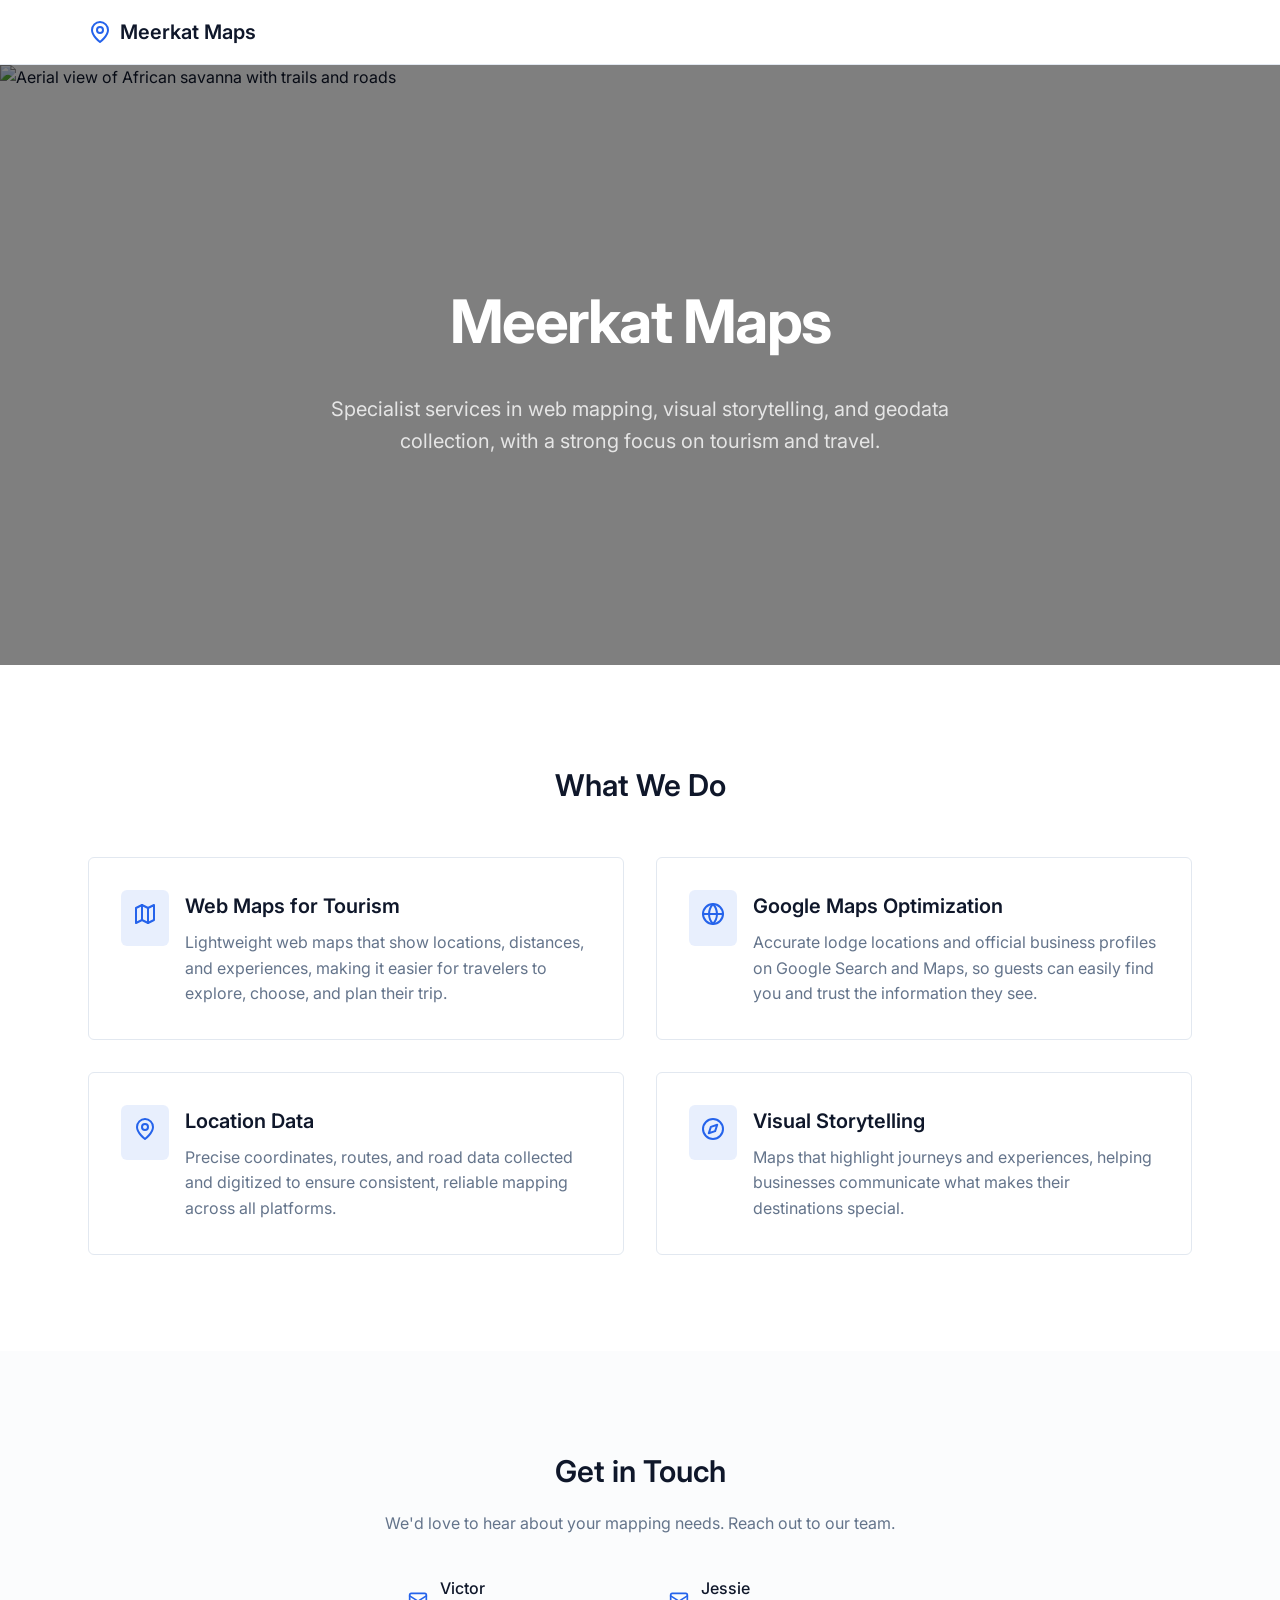
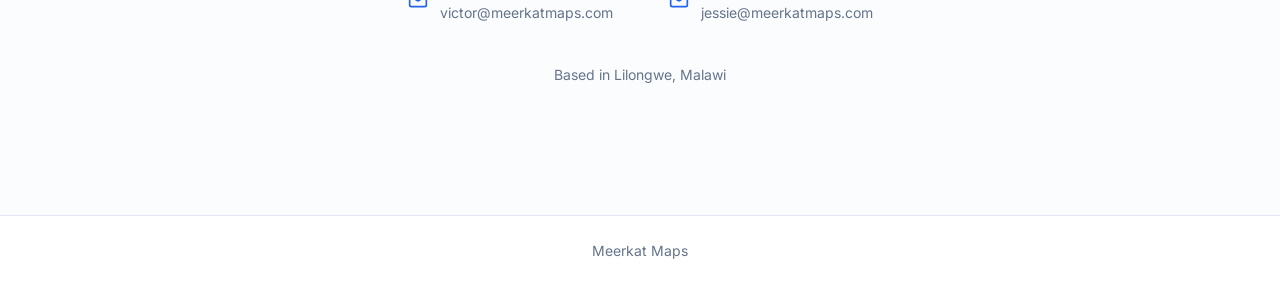
==== index.html @ 55ffc998 "page upload" ====
<!DOCTYPE html>
<html lang="en">
<head>
  <meta charset="UTF-8">
  <meta name="viewport" content="width=device-width, initial-scale=1.0">
  <meta name="description" content="Meerkat Maps - Specialist web mapping, visual storytelling, and geodata services for tourism and travel businesses. Based in Lilongwe, Malawi.">
  <meta property="og:title" content="Meerkat Maps - Mapping Solutions for Tourism">
  <meta property="og:description" content="Improving navigation, visibility on Google Maps, and the travel experience of your guests.">
  <meta property="og:type" content="website">
  <title>Meerkat Maps - Mapping Solutions for Tourism</title>
  <link rel="icon" type="image/png" href="./favicon.png">
  <link rel="preconnect" href="https://fonts.googleapis.com">
  <link rel="preconnect" href="https://fonts.gstatic.com" crossorigin>
  <link href="https://fonts.googleapis.com/css2?family=Inter:wght@400;500;600;700&display=swap" rel="stylesheet">
  <style>
    *, *::before, *::after {
      box-sizing: border-box;
      margin: 0;
      padding: 0;
    }

    :root {
      --background: #ffffff;
      --foreground: #0f172a;
      --muted: #f1f5f9;
      --muted-foreground: #64748b;
      --border: #e2e8f0;
      --primary: #2563eb;
      --primary-light: rgba(37, 99, 235, 0.1);
      --card: #ffffff;
      --card-border: #e2e8f0;
    }

    body {
      font-family: 'Inter', -apple-system, BlinkMacSystemFont, 'Segoe UI', Roboto, sans-serif;
      background-color: var(--background);
      color: var(--foreground);
      line-height: 1.6;
      min-height: 100vh;
    }

    .container {
      max-width: 72rem;
      margin: 0 auto;
      padding: 0 1.5rem;
    }

    .container-narrow {
      max-width: 42rem;
      margin: 0 auto;
      padding: 0 1.5rem;
    }

    .container-hero {
      max-width: 56rem;
      margin: 0 auto;
      padding: 0 1.5rem;
    }

    /* Header */
    header {
      border-bottom: 1px solid var(--border);
    }

    .header-content {
      display: flex;
      align-items: center;
      gap: 0.5rem;
      padding: 1rem 0;
    }

    .header-content svg {
      width: 1.5rem;
      height: 1.5rem;
      color: var(--primary);
    }

    .header-content span {
      font-size: 1.25rem;
      font-weight: 600;
    }

    /* Hero */
    .hero {
      position: relative;
      min-height: 500px;
      display: flex;
      align-items: center;
      justify-content: center;
    }

    @media (min-width: 768px) {
      .hero {
        min-height: 600px;
      }
    }

    .hero-image {
      position: absolute;
      inset: 0;
      width: 100%;
      height: 100%;
      object-fit: cover;
    }

    .hero-overlay {
      position: absolute;
      inset: 0;
      background: rgba(0, 0, 0, 0.5);
    }

    .hero-content {
      position: relative;
      z-index: 10;
      text-align: center;
    }

    .hero h1 {
      font-size: 2.25rem;
      font-weight: 700;
      letter-spacing: -0.025em;
      margin-bottom: 1.5rem;
      color: white;
    }

    @media (min-width: 768px) {
      .hero h1 {
        font-size: 3rem;
      }
    }

    @media (min-width: 1024px) {
      .hero h1 {
        font-size: 3.75rem;
      }
    }

    .hero p {
      font-size: 1.125rem;
      color: rgba(255, 255, 255, 0.8);
      max-width: 42rem;
      margin: 0 auto;
    }

    @media (min-width: 768px) {
      .hero p {
        font-size: 1.25rem;
      }
    }

    /* Services Section */
    .services {
      padding: 4rem 0;
    }

    @media (min-width: 768px) {
      .services {
        padding: 6rem 0;
      }
    }

    .services h2 {
      font-size: 1.5rem;
      font-weight: 600;
      text-align: center;
      margin-bottom: 3rem;
    }

    @media (min-width: 768px) {
      .services h2 {
        font-size: 1.875rem;
      }
    }

    .services-grid {
      display: grid;
      gap: 2rem;
    }

    @media (min-width: 768px) {
      .services-grid {
        grid-template-columns: repeat(2, 1fr);
      }
    }

    .card {
      background: var(--card);
      border: 1px solid var(--card-border);
      border-radius: 0.375rem;
      padding: 2rem;
    }

    .card-inner {
      display: flex;
      align-items: flex-start;
      gap: 1rem;
    }

    .card-icon {
      padding: 0.75rem;
      border-radius: 0.375rem;
      background: var(--primary-light);
      flex-shrink: 0;
    }

    .card-icon svg {
      width: 1.5rem;
      height: 1.5rem;
      color: var(--primary);
    }

    .card h3 {
      font-size: 1.25rem;
      font-weight: 600;
      margin-bottom: 0.5rem;
    }

    .card p {
      color: var(--muted-foreground);
    }

    /* Contact Section */
    .contact {
      padding: 4rem 0;
      background: rgba(241, 245, 249, 0.3);
    }

    @media (min-width: 768px) {
      .contact {
        padding: 6rem 0;
      }
    }

    .contact-content {
      text-align: center;
    }

    .contact h2 {
      font-size: 1.5rem;
      font-weight: 600;
      margin-bottom: 1rem;
    }

    @media (min-width: 768px) {
      .contact h2 {
        font-size: 1.875rem;
      }
    }

    .contact > .container-narrow > p {
      color: var(--muted-foreground);
      margin-bottom: 2rem;
    }

    .contact-links {
      display: flex;
      flex-direction: column;
      align-items: center;
      justify-content: center;
      gap: 1.5rem;
    }

    @media (min-width: 640px) {
      .contact-links {
        flex-direction: row;
      }
    }

    .contact-link {
      display: flex;
      align-items: center;
      gap: 0.75rem;
      padding: 0.5rem 1rem;
      border-radius: 0.375rem;
      text-decoration: none;
      color: var(--foreground);
      transition: background-color 0.15s ease;
    }

    .contact-link:hover {
      background: rgba(0, 0, 0, 0.05);
    }

    .contact-link svg {
      width: 1.25rem;
      height: 1.25rem;
      color: var(--primary);
    }

    .contact-link-text {
      text-align: left;
    }

    .contact-link-text .name {
      font-weight: 500;
    }

    .contact-link-text .email {
      font-size: 0.875rem;
      color: var(--muted-foreground);
    }

    .location {
      font-size: 0.875rem;
      color: var(--muted-foreground);
      margin-top: 2rem;
    }

    /* Footer */
    footer {
      border-top: 1px solid var(--border);
      padding: 1.5rem 0;
    }

    footer p {
      text-align: center;
      font-size: 0.875rem;
      color: var(--muted-foreground);
    }
  </style>
</head>
<body>
  <header>
    <div class="container">
      <div class="header-content">
        <svg xmlns="http://www.w3.org/2000/svg" width="24" height="24" viewBox="0 0 24 24" fill="none" stroke="currentColor" stroke-width="2" stroke-linecap="round" stroke-linejoin="round"><path d="M20 10c0 6-8 12-8 12s-8-6-8-12a8 8 0 0 1 16 0Z"/><circle cx="12" cy="10" r="3"/></svg>
        <span data-testid="text-company-name">Meerkat Maps</span>
      </div>
    </div>
  </header>

  <main>
    <section class="hero">
      <img src="./assets/african_savanna_aerial_map_view-scb4l6_z.png" alt="Aerial view of African savanna with trails and roads" class="hero-image">
      <div class="hero-overlay" aria-hidden="true"></div>
      <div class="container-hero hero-content">
        <h1 data-testid="text-hero-headline">Meerkat Maps</h1>
        <p data-testid="text-hero-tagline">Specialist services in web mapping, visual storytelling, and geodata collection, with a strong focus on tourism and travel.</p>
      </div>
    </section>

    <section class="services">
      <div class="container">
        <h2 data-testid="text-services-heading">What We Do</h2>
        <div class="services-grid">
          <div class="card" data-testid="card-service-webmaps">
            <div class="card-inner">
              <div class="card-icon">
                <svg xmlns="http://www.w3.org/2000/svg" width="24" height="24" viewBox="0 0 24 24" fill="none" stroke="currentColor" stroke-width="2" stroke-linecap="round" stroke-linejoin="round"><polygon points="3 6 9 3 15 6 21 3 21 18 15 21 9 18 3 21"/><line x1="9" x2="9" y1="3" y2="18"/><line x1="15" x2="15" y1="6" y2="21"/></svg>
              </div>
              <div>
                <h3>Web Maps for Tourism</h3>
                <p>Lightweight web maps that show locations, distances, and experiences, making it easier for travelers to explore, choose, and plan their trip.</p>
              </div>
            </div>
          </div>

          <div class="card" data-testid="card-service-google">
            <div class="card-inner">
              <div class="card-icon">
                <svg xmlns="http://www.w3.org/2000/svg" width="24" height="24" viewBox="0 0 24 24" fill="none" stroke="currentColor" stroke-width="2" stroke-linecap="round" stroke-linejoin="round"><circle cx="12" cy="12" r="10"/><line x1="2" x2="22" y1="12" y2="12"/><path d="M12 2a15.3 15.3 0 0 1 4 10 15.3 15.3 0 0 1-4 10 15.3 15.3 0 0 1-4-10 15.3 15.3 0 0 1 4-10z"/></svg>
              </div>
              <div>
                <h3>Google Maps Optimization</h3>
                <p>Accurate lodge locations and official business profiles on Google Search and Maps, so guests can easily find you and trust the information they see.</p>
              </div>
            </div>
          </div>

          <div class="card" data-testid="card-service-geodata">
            <div class="card-inner">
              <div class="card-icon">
                <svg xmlns="http://www.w3.org/2000/svg" width="24" height="24" viewBox="0 0 24 24" fill="none" stroke="currentColor" stroke-width="2" stroke-linecap="round" stroke-linejoin="round"><path d="M20 10c0 6-8 12-8 12s-8-6-8-12a8 8 0 0 1 16 0Z"/><circle cx="12" cy="10" r="3"/></svg>
              </div>
              <div>
                <h3>Location Data</h3>
                <p>Precise coordinates, routes, and road data collected and digitized to ensure consistent, reliable mapping across all platforms.</p>
              </div>
            </div>
          </div>

          <div class="card" data-testid="card-service-storytelling">
            <div class="card-inner">
              <div class="card-icon">
                <svg xmlns="http://www.w3.org/2000/svg" width="24" height="24" viewBox="0 0 24 24" fill="none" stroke="currentColor" stroke-width="2" stroke-linecap="round" stroke-linejoin="round"><circle cx="12" cy="12" r="10"/><polygon points="16.24 7.76 14.12 14.12 7.76 16.24 9.88 9.88 16.24 7.76"/></svg>
              </div>
              <div>
                <h3>Visual Storytelling</h3>
                <p>Maps that highlight journeys and experiences, helping businesses communicate what makes their destinations special.</p>
              </div>
            </div>
          </div>
        </div>
      </div>
    </section>

    <section class="contact">
      <div class="container-narrow contact-content">
        <h2 data-testid="text-contact-heading">Get in Touch</h2>
        <p>We'd love to hear about your mapping needs. Reach out to our team.</p>
        
        <div class="contact-links">
          <a href="mailto:victor@meerkatmaps.com" class="contact-link" data-testid="link-email-victor">
            <svg xmlns="http://www.w3.org/2000/svg" width="24" height="24" viewBox="0 0 24 24" fill="none" stroke="currentColor" stroke-width="2" stroke-linecap="round" stroke-linejoin="round"><rect width="20" height="16" x="2" y="4" rx="2"/><path d="m22 7-8.97 5.7a1.94 1.94 0 0 1-2.06 0L2 7"/></svg>
            <div class="contact-link-text">
              <p class="name">Victor</p>
              <p class="email">victor@meerkatmaps.com</p>
            </div>
          </a>
          
          <a href="mailto:jessie@meerkatmaps.com" class="contact-link" data-testid="link-email-jessie">
            <svg xmlns="http://www.w3.org/2000/svg" width="24" height="24" viewBox="0 0 24 24" fill="none" stroke="currentColor" stroke-width="2" stroke-linecap="round" stroke-linejoin="round"><rect width="20" height="16" x="2" y="4" rx="2"/><path d="m22 7-8.97 5.7a1.94 1.94 0 0 1-2.06 0L2 7"/></svg>
            <div class="contact-link-text">
              <p class="name">Jessie</p>
              <p class="email">jessie@meerkatmaps.com</p>
            </div>
          </a>
        </div>

        <p class="location" data-testid="text-location">Based in Lilongwe, Malawi</p>
      </div>
    </section>
  </main>

  <footer>
    <div class="container">
      <p>Meerkat Maps</p>
    </div>
  </footer>
</body>
</html>
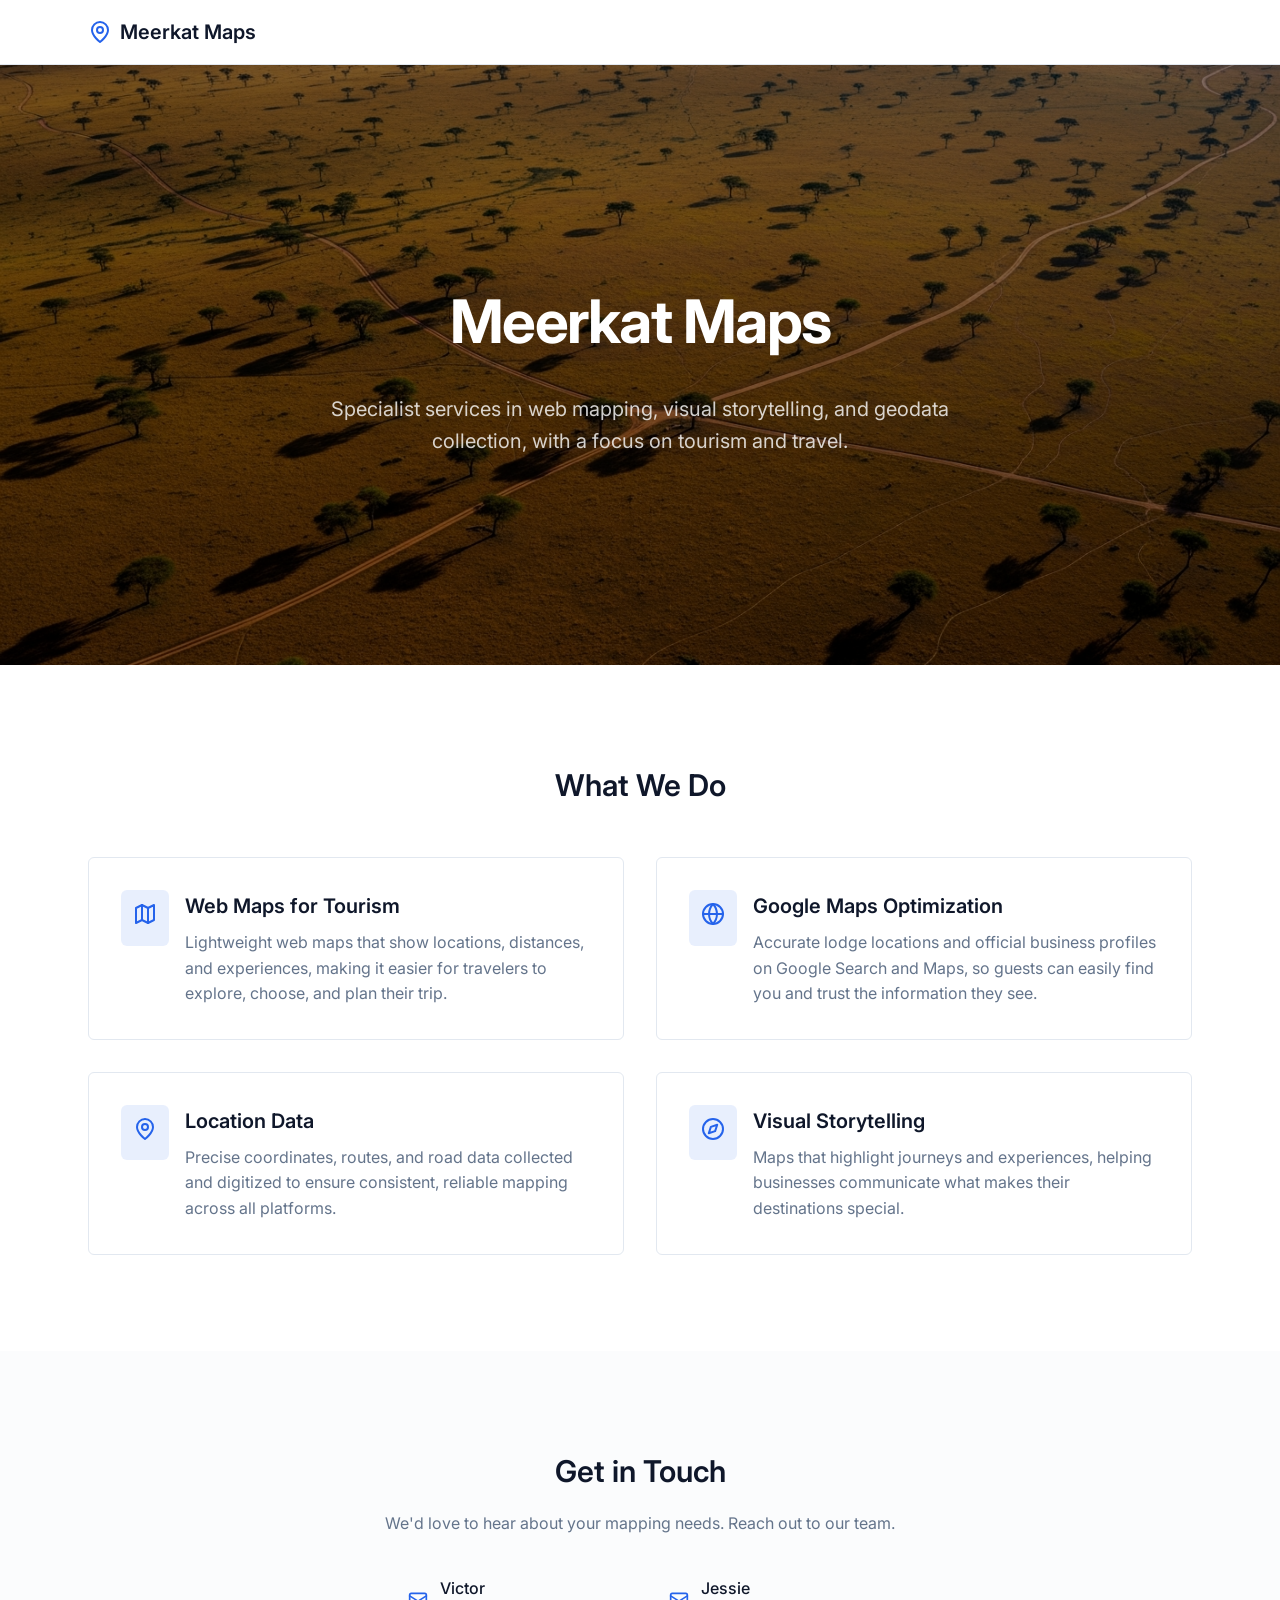
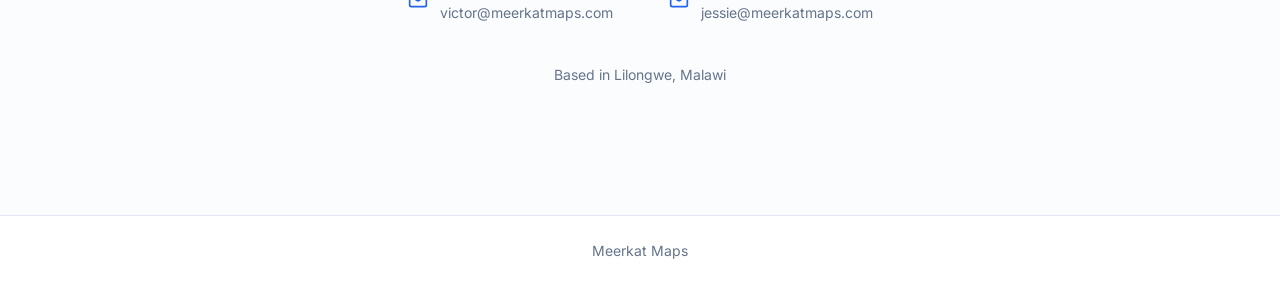
==== commit 6349cb91: "Update index.html" ====
--- a/index.html
+++ b/index.html
@@ -12,6 +12,7 @@
   <link rel="preconnect" href="https://fonts.googleapis.com">
   <link rel="preconnect" href="https://fonts.gstatic.com" crossorigin>
   <link href="https://fonts.googleapis.com/css2?family=Inter:wght@400;500;600;700&display=swap" rel="stylesheet">
+  
   <style>
     *, *::before, *::after {
       box-sizing: border-box;
@@ -328,14 +329,13 @@
       </div>
     </div>
   </header>
-
   <main>
     <section class="hero">
       <img src="./assets/african_savanna_aerial_map_view-scb4l6_z.png" alt="Aerial view of African savanna with trails and roads" class="hero-image">
       <div class="hero-overlay" aria-hidden="true"></div>
       <div class="container-hero hero-content">
         <h1 data-testid="text-hero-headline">Meerkat Maps</h1>
-        <p data-testid="text-hero-tagline">Specialist services in web mapping, visual storytelling, and geodata collection, with a strong focus on tourism and travel.</p>
+        <p data-testid="text-hero-tagline">Specialist services in web mapping, visual storytelling, and geodata collection, with a focus on tourism and travel.</p>
       </div>
     </section>
 
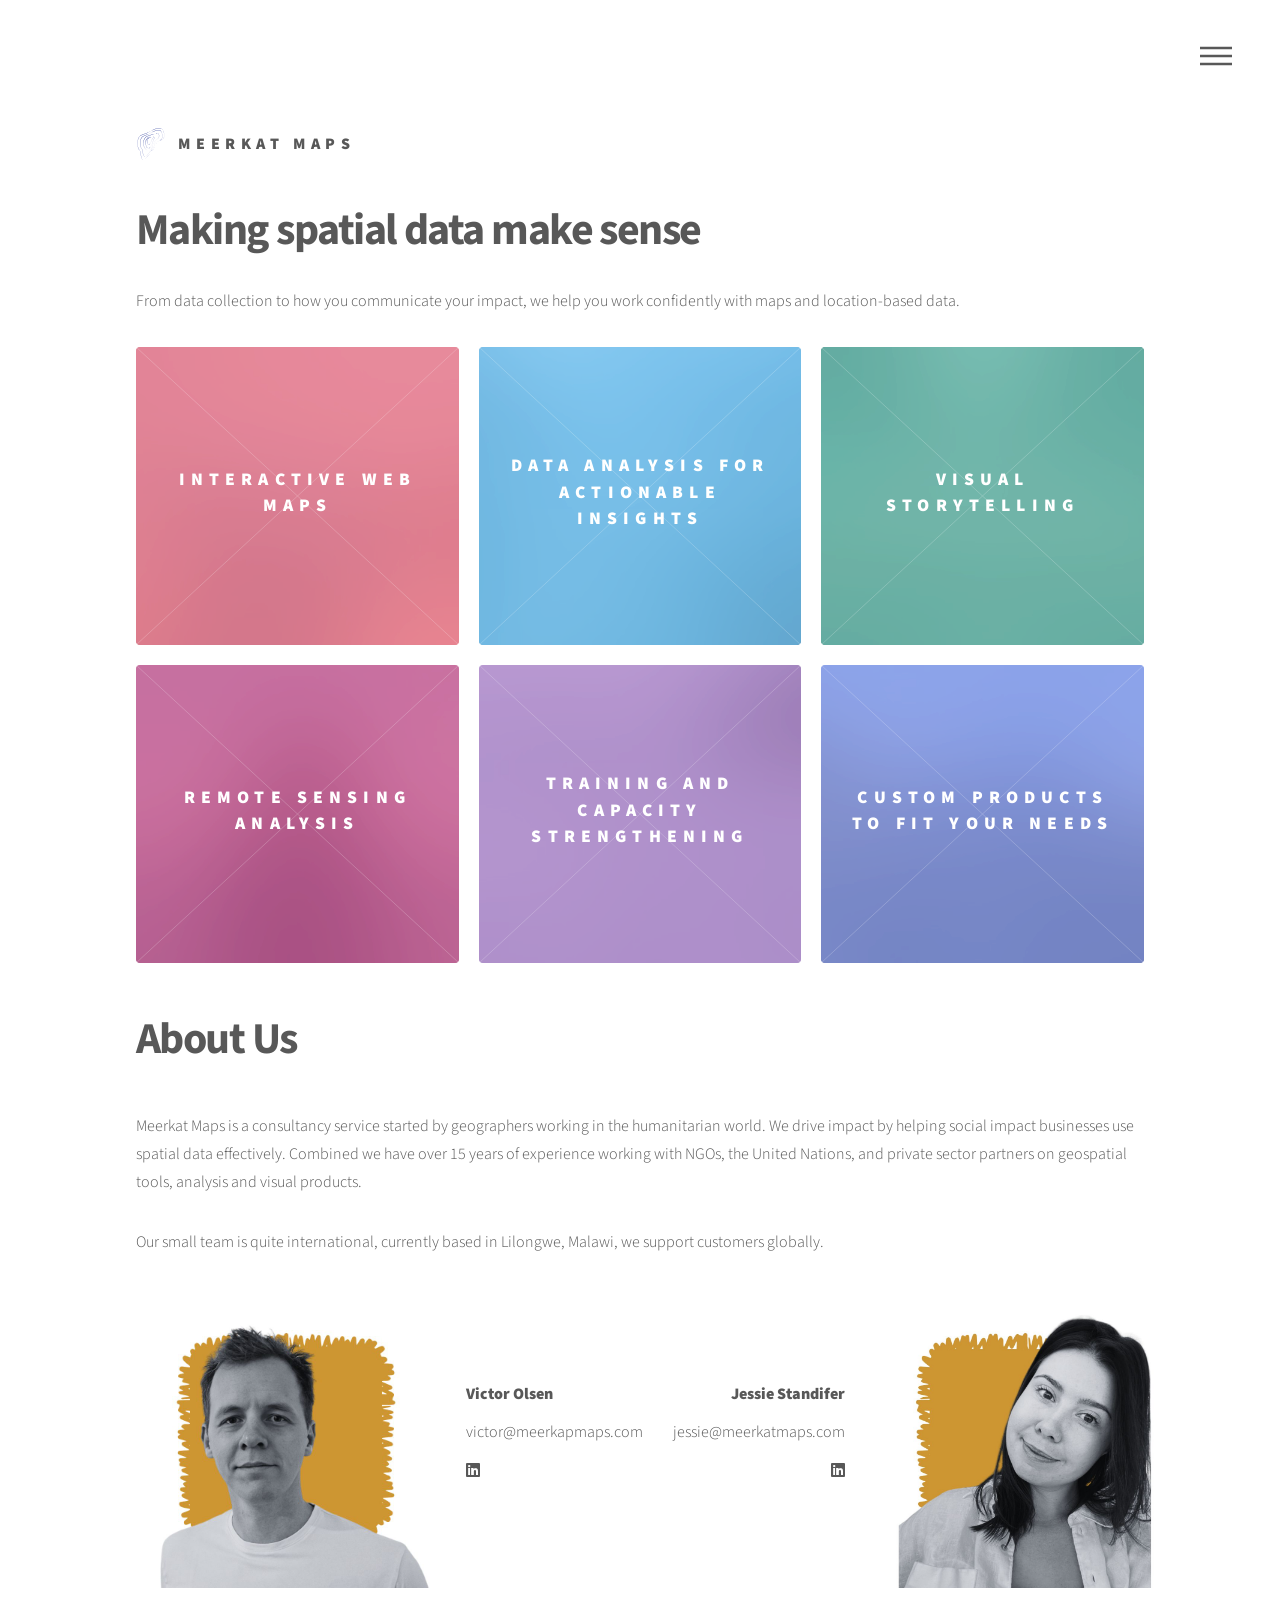
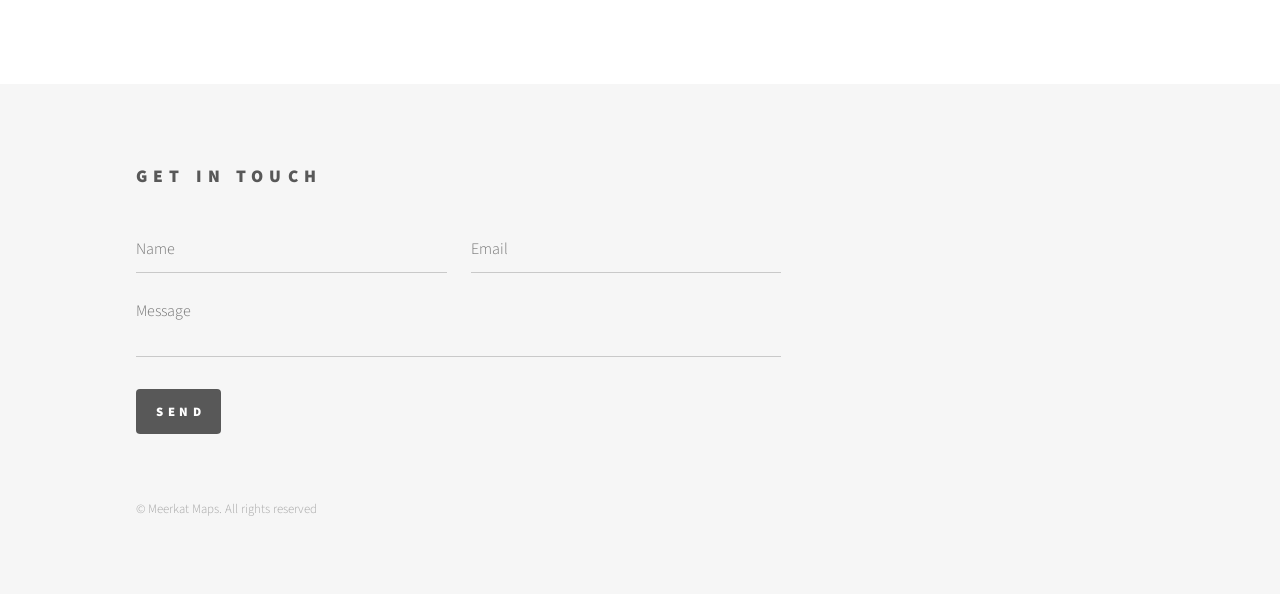
==== commit 9e5abc60: "new site" ====
--- a/index.html
+++ b/index.html
@@ -1,431 +1,196 @@
-<!DOCTYPE html>
-<html lang="en">
-<head>
-  <meta charset="UTF-8">
-  <meta name="viewport" content="width=device-width, initial-scale=1.0">
-  <meta name="description" content="Meerkat Maps - Specialist web mapping, visual storytelling, and geodata services for tourism and travel businesses. Based in Lilongwe, Malawi.">
-  <meta property="og:title" content="Meerkat Maps - Mapping Solutions for Tourism">
-  <meta property="og:description" content="Improving navigation, visibility on Google Maps, and the travel experience of your guests.">
-  <meta property="og:type" content="website">
-  <title>Meerkat Maps - Mapping Solutions for Tourism</title>
-  <link rel="icon" type="image/png" href="./favicon.png">
-  <link rel="preconnect" href="https://fonts.googleapis.com">
-  <link rel="preconnect" href="https://fonts.gstatic.com" crossorigin>
-  <link href="https://fonts.googleapis.com/css2?family=Inter:wght@400;500;600;700&display=swap" rel="stylesheet">
-  
-  <style>
-    *, *::before, *::after {
-      box-sizing: border-box;
-      margin: 0;
-      padding: 0;
-    }
+<!DOCTYPE HTML>
+<!--
+        Phantom by HTML5 UP
+        html5up.net | @ajlkn
+        Free for personal and commercial use under the CCA 3.0 license (html5up.net/license)
+-->
+<html>
+        <head>
+                <title>Meerkat Maps</title>
+                <meta charset="utf-8" />
+                <meta name="viewport" content="width=device-width, initial-scale=1, user-scalable=no" />
+                <link rel="stylesheet" href="assets/css/main.css" />
+                <noscript><link rel="stylesheet" href="assets/css/noscript.css" /></noscript>
+        </head>
+        <body class="is-preload">
+                <!-- Wrapper -->
+                        <div id="wrapper">
 
-    :root {
-      --background: #ffffff;
-      --foreground: #0f172a;
-      --muted: #f1f5f9;
-      --muted-foreground: #64748b;
-      --border: #e2e8f0;
-      --primary: #2563eb;
-      --primary-light: rgba(37, 99, 235, 0.1);
-      --card: #ffffff;
-      --card-border: #e2e8f0;
-    }
+                                <!-- Header -->
+                                        <header id="header">
+                                                <div class="inner">
 
-    body {
-      font-family: 'Inter', -apple-system, BlinkMacSystemFont, 'Segoe UI', Roboto, sans-serif;
-      background-color: var(--background);
-      color: var(--foreground);
-      line-height: 1.6;
-      min-height: 100vh;
-    }
+                                                        <!-- Logo -->
+                                                                <a href="index.html" class="logo">
+                                                                        <span class="symbol"><img src="images/logo.svg" alt="" /></span><span class="title">Meerkat Maps</span>
+                                                                </a>
 
-    .container {
-      max-width: 72rem;
-      margin: 0 auto;
-      padding: 0 1.5rem;
-    }
+                                                        <!-- Nav -->
+                                                                <nav>
+                                                                        <ul>
+                                                                                <li><a href="#menu">Menu</a></li>
+                                                                        </ul>
+                                                                </nav>
 
-    .container-narrow {
-      max-width: 42rem;
-      margin: 0 auto;
-      padding: 0 1.5rem;
-    }
+                                                </div>
+                                        </header>
 
-    .container-hero {
-      max-width: 56rem;
-      margin: 0 auto;
-      padding: 0 1.5rem;
-    }
+                                <!-- Menu -->
+                                        <nav id="menu">
+                                                <h2>Menu</h2>
+                                                <ul>
+                                                        <li><a href="#services">Services</a></li>
+                                                        <li><a href="#about">About</a></li>
+                                                        <li><a href="#contact">Contact</a></li>
+                                                </ul>
+                                        </nav>
 
-    /* Header */
-    header {
-      border-bottom: 1px solid var(--border);
-    }
+                                <!-- Main -->
+                                        <div id="main">
+                                                <div class="inner">
+                                                        <header id="services">
+                                                                <h1>Making spatial data make sense</h1>
+                                                                <p> From data collection to how you communicate your impact, we help you work confidently with maps and location-based data.</p>
+                                                        </header>
+                                                        <!-- Tiles with work examples -->
+                                                        <section class="tiles">
+                                                                <article class="style1">
+                                                                        <span class="image">
+                                                                                <img src="images/pic01.jpg" alt="" />
+                                                                        </span>
+                                                                <!-- DISABLED LINK: To re-enable, change href back to "generic.html" --><a href="javascript:void(0)" onclick="return false"> 
+                                                                                <h2>Interactive Web Maps</h2>
+                                                                                <div class="content">
+                                                                                        <p>Highlight key locations and important information with interactive features on your website or let us help you build internal tools to make your workload easier.
+                                                                                        </p>
+                                                                                </div>
+                                                                        </a>
+                                                                </article>
+                                                                <article class="style2">
+                                                                        <span class="image">
+                                                                                <img src="images/pic02.jpg" alt="" />
+                                                                        </span>
+                                                                <!-- DISABLED LINK: To re-enable, change href back to "generic.html" --><a href="javascript:void(0)" onclick="return false">
+                                                                                <h2>Data Analysis for Actionable Insights</h2>
+                                                                                <div class="content">
+                                                                                        <p>Clean up messy data storage for accuracy and efficiency, use that data to better understand your work.</p>
+                                                                                </div>
+                                                                        </a>
+                                                                </article>
+                                                                <article class="style3">
+                                                                        <span class="image">
+                                                                                <img src="images/pic03.jpg" alt="" />
+                                                                        </span>
+                                                                <!-- DISABLED LINK: To re-enable, change href back to "generic.html" --><a href="javascript:void(0)" onclick="return false"> 
+                                                                                <h2>Visual Storytelling</h2>
+                                                                                <div class="content">
+                                                                                        <p>Showcase your impact and insights using dynamic graphics, maps, and visuals combined with compelling narrative to tell your story.</p>
+                                                                                </div>
+                                                                        </a>
+                                                                </article>
+                                                                <article class="style4">
+                                                                        <span class="image">
+                                                                                <img src="images/pic04.jpg" alt="" />
+                                                                        </span>
+                                                                        <!-- DISABLED LINK: To re-enable, change href back to "generic.html" --><a href="javascript:void(0)" onclick="return false"> 
+                                                                                <h2>Remote Sensing Analysis     </h2>
+                                                                                <div class="content">
+                                                                                        <p>Earth observation simplified; work with us to customize tools to tailored to your needs.</p>
+                                                                                </div>
+                                                                        </a>
+                                                                </article>
+                                                                <article class="style5">
+                                                                        <span class="image">
+                                                                                <img src="images/pic05.jpg" alt="" />
+                                                                        </span>
+                                                                        <!-- DISABLED LINK: To re-enable, change href back to "generic.html" --><a href="javascript:void(0)" onclick="return false"> 
+                                                                                <h2>Training and Capacity Strengthening</h2>
+                                                                                <div class="content">
+                                                                                        <p>Workshops, webinars, and training materials designed for your teams’ needs.</p>
+                                                                                </div>
+                                                                        </a>
+                                                                </article>
+                                                                <article class="style6">
+                                                                        <span class="image">
+                                                                                <img src="images/pic06.jpg" alt="" />
+                                                                        </span>
+                                                                        <!-- DISABLED LINK: To re-enable, change href back to "workexample-6.html" --><a href="javascript:void(0)" onclick="return false">
+                                                                                <h2>Custom products to fit your needs</h2>
+                                                                                <div class="content">
+                                                                                        <p>Have a special request? Reach out and we will see how we can support you!</p>
+                                                                                </div>
+                                                                        </a>
+                                                                </article>
+                                                        </section>
 
-    .header-content {
-      display: flex;
-      align-items: center;
-      gap: 0.5rem;
-      padding: 1rem 0;
-    }
+                                                        <!-- About Us Section -->
+                                                        <section id="about" style="margin-top: 3em;">
+                                                                <h1>About Us</h1>
+                                                                
+                                                                <p>Meerkat Maps is a consultancy service started by geographers working in the humanitarian world. We drive impact by helping social impact businesses use spatial data effectively. Combined we have over 15 years of experience working with NGOs, the United Nations, and private sector partners on geospatial tools, analysis and visual products.</p>
+                                                                <p>Our small team is quite international, currently based in Lilongwe, Malawi, we support customers globally.</p>
+                                                                
+                                                                <div class="team-row">
+                                                                        <div class="photo left">
+                                                                          <img src="images/victor.jpg" alt="Victor Olsen" style="width: 300px; float: left;" />
+                                                                        </div>
+                                                          
+                                                                        <div class="text-column">
+                                                                          <p><strong>Victor Olsen</strong></p>
+                                                                          <p>victor@meerkapmaps.com</p>
+                                                                          <p><a href="https://www.linkedin.com/in/victor-m-olsen" target="_blank" class="icon brands fa-linkedin"><span class="label">LinkedIn</span></a></p>
+                                                                        </div>
+                                                          
+                                                                        <div class="text-column right-text">
+                                                                          <p><strong>Jessie Standifer</strong></p>
+                                                                          <p>jessie@meerkatmaps.com</p>
+                                                                          <p><a href="https://www.linkedin.com/in/jessicastandifer/" target="_blank" class="icon brands fa-linkedin"><span class="label">LinkedIn</span></a></p>
+                                                                        </div>
+                                                          
+                                                                        <div class="photo right">
+                                                                          <img src="images/jessie.jpg" alt="Jessie" style="width: 300px; float: right;" />
+                                                                        </div>
+                                                                </div>
+                                                        </section>
+                                                </div>
+                                        </div>
 
-    .header-content svg {
-      width: 1.5rem;
-      height: 1.5rem;
-      color: var(--primary);
-    }
+                                <!-- Footer -->
+                                        <footer id="footer" style="width: 100vw; margin-left: calc(-50vw + 50%); box-sizing: border-box;">
+                                                <div class="inner">
+                                                        <section id="contact">
+                                                                <h2>Get in touch</h2>
+                                                                <form action="https://formsubmit.co/victor@meerkatmaps.com" method="POST">
+                                                                        <div class="fields">
+                                                                                <div class="field half">
+                                                                                        <input type="text" name="name" placeholder="Name" required />
+                                                                                </div>
+                                                                                <div class="field half">
+                                                                                        <input type="email" name="email" placeholder="Email" required />
+                                                                                </div>
+                                                                                <div class="field">
+                                                                                        <textarea name="message" placeholder="Message"></textarea>
+                                                                                </div>
+                                                                        </div>
+                                                                        <ul class="actions">
+                                                                                <li><input type="submit" value="Send" class="primary" /></li>
+                                                                        </ul>
+                                                                </form>
+                                                        </section>
+                                                        <ul class="copyright">
+                                                                <li>&copy; Meerkat Maps. All rights reserved</li>
+                                                        </ul>
+                                                </div>
+                                        </footer>
 
-    .header-content span {
-      font-size: 1.25rem;
-      font-weight: 600;
-    }
+                        </div>
 
-    /* Hero */
-    .hero {
-      position: relative;
-      min-height: 500px;
-      display: flex;
-      align-items: center;
-      justify-content: center;
-    }
+                <!-- Scripts -->
+                        <script src="assets/js/jquery.min.js"></script>
+                        <script src="assets/js/browser.min.js"></script>
+                        <script src="assets/js/breakpoints.min.js"></script>
+                        <script src="assets/js/util.js"></script>
+                        <script src="assets/js/main.js"></script>
 
-    @media (min-width: 768px) {
-      .hero {
-        min-height: 600px;
-      }
-    }
-
-    .hero-image {
-      position: absolute;
-      inset: 0;
-      width: 100%;
-      height: 100%;
-      object-fit: cover;
-    }
-
-    .hero-overlay {
-      position: absolute;
-      inset: 0;
-      background: rgba(0, 0, 0, 0.5);
-    }
-
-    .hero-content {
-      position: relative;
-      z-index: 10;
-      text-align: center;
-    }
-
-    .hero h1 {
-      font-size: 2.25rem;
-      font-weight: 700;
-      letter-spacing: -0.025em;
-      margin-bottom: 1.5rem;
-      color: white;
-    }
-
-    @media (min-width: 768px) {
-      .hero h1 {
-        font-size: 3rem;
-      }
-    }
-
-    @media (min-width: 1024px) {
-      .hero h1 {
-        font-size: 3.75rem;
-      }
-    }
-
-    .hero p {
-      font-size: 1.125rem;
-      color: rgba(255, 255, 255, 0.8);
-      max-width: 42rem;
-      margin: 0 auto;
-    }
-
-    @media (min-width: 768px) {
-      .hero p {
-        font-size: 1.25rem;
-      }
-    }
-
-    /* Services Section */
-    .services {
-      padding: 4rem 0;
-    }
-
-    @media (min-width: 768px) {
-      .services {
-        padding: 6rem 0;
-      }
-    }
-
-    .services h2 {
-      font-size: 1.5rem;
-      font-weight: 600;
-      text-align: center;
-      margin-bottom: 3rem;
-    }
-
-    @media (min-width: 768px) {
-      .services h2 {
-        font-size: 1.875rem;
-      }
-    }
-
-    .services-grid {
-      display: grid;
-      gap: 2rem;
-    }
-
-    @media (min-width: 768px) {
-      .services-grid {
-        grid-template-columns: repeat(2, 1fr);
-      }
-    }
-
-    .card {
-      background: var(--card);
-      border: 1px solid var(--card-border);
-      border-radius: 0.375rem;
-      padding: 2rem;
-    }
-
-    .card-inner {
-      display: flex;
-      align-items: flex-start;
-      gap: 1rem;
-    }
-
-    .card-icon {
-      padding: 0.75rem;
-      border-radius: 0.375rem;
-      background: var(--primary-light);
-      flex-shrink: 0;
-    }
-
-    .card-icon svg {
-      width: 1.5rem;
-      height: 1.5rem;
-      color: var(--primary);
-    }
-
-    .card h3 {
-      font-size: 1.25rem;
-      font-weight: 600;
-      margin-bottom: 0.5rem;
-    }
-
-    .card p {
-      color: var(--muted-foreground);
-    }
-
-    /* Contact Section */
-    .contact {
-      padding: 4rem 0;
-      background: rgba(241, 245, 249, 0.3);
-    }
-
-    @media (min-width: 768px) {
-      .contact {
-        padding: 6rem 0;
-      }
-    }
-
-    .contact-content {
-      text-align: center;
-    }
-
-    .contact h2 {
-      font-size: 1.5rem;
-      font-weight: 600;
-      margin-bottom: 1rem;
-    }
-
-    @media (min-width: 768px) {
-      .contact h2 {
-        font-size: 1.875rem;
-      }
-    }
-
-    .contact > .container-narrow > p {
-      color: var(--muted-foreground);
-      margin-bottom: 2rem;
-    }
-
-    .contact-links {
-      display: flex;
-      flex-direction: column;
-      align-items: center;
-      justify-content: center;
-      gap: 1.5rem;
-    }
-
-    @media (min-width: 640px) {
-      .contact-links {
-        flex-direction: row;
-      }
-    }
-
-    .contact-link {
-      display: flex;
-      align-items: center;
-      gap: 0.75rem;
-      padding: 0.5rem 1rem;
-      border-radius: 0.375rem;
-      text-decoration: none;
-      color: var(--foreground);
-      transition: background-color 0.15s ease;
-    }
-
-    .contact-link:hover {
-      background: rgba(0, 0, 0, 0.05);
-    }
-
-    .contact-link svg {
-      width: 1.25rem;
-      height: 1.25rem;
-      color: var(--primary);
-    }
-
-    .contact-link-text {
-      text-align: left;
-    }
-
-    .contact-link-text .name {
-      font-weight: 500;
-    }
-
-    .contact-link-text .email {
-      font-size: 0.875rem;
-      color: var(--muted-foreground);
-    }
-
-    .location {
-      font-size: 0.875rem;
-      color: var(--muted-foreground);
-      margin-top: 2rem;
-    }
-
-    /* Footer */
-    footer {
-      border-top: 1px solid var(--border);
-      padding: 1.5rem 0;
-    }
-
-    footer p {
-      text-align: center;
-      font-size: 0.875rem;
-      color: var(--muted-foreground);
-    }
-  </style>
-</head>
-<body>
-  <header>
-    <div class="container">
-      <div class="header-content">
-        <svg xmlns="http://www.w3.org/2000/svg" width="24" height="24" viewBox="0 0 24 24" fill="none" stroke="currentColor" stroke-width="2" stroke-linecap="round" stroke-linejoin="round"><path d="M20 10c0 6-8 12-8 12s-8-6-8-12a8 8 0 0 1 16 0Z"/><circle cx="12" cy="10" r="3"/></svg>
-        <span data-testid="text-company-name">Meerkat Maps</span>
-      </div>
-    </div>
-  </header>
-  <main>
-    <section class="hero">
-      <img src="./assets/african_savanna_aerial_map_view-scb4l6_z.png" alt="Aerial view of African savanna with trails and roads" class="hero-image">
-      <div class="hero-overlay" aria-hidden="true"></div>
-      <div class="container-hero hero-content">
-        <h1 data-testid="text-hero-headline">Meerkat Maps</h1>
-        <p data-testid="text-hero-tagline">Specialist services in web mapping, visual storytelling, and geodata collection, with a focus on tourism and travel.</p>
-      </div>
-    </section>
-
-    <section class="services">
-      <div class="container">
-        <h2 data-testid="text-services-heading">What We Do</h2>
-        <div class="services-grid">
-          <div class="card" data-testid="card-service-webmaps">
-            <div class="card-inner">
-              <div class="card-icon">
-                <svg xmlns="http://www.w3.org/2000/svg" width="24" height="24" viewBox="0 0 24 24" fill="none" stroke="currentColor" stroke-width="2" stroke-linecap="round" stroke-linejoin="round"><polygon points="3 6 9 3 15 6 21 3 21 18 15 21 9 18 3 21"/><line x1="9" x2="9" y1="3" y2="18"/><line x1="15" x2="15" y1="6" y2="21"/></svg>
-              </div>
-              <div>
-                <h3>Web Maps for Tourism</h3>
-                <p>Lightweight web maps that show locations, distances, and experiences, making it easier for travelers to explore, choose, and plan their trip.</p>
-              </div>
-            </div>
-          </div>
-
-          <div class="card" data-testid="card-service-google">
-            <div class="card-inner">
-              <div class="card-icon">
-                <svg xmlns="http://www.w3.org/2000/svg" width="24" height="24" viewBox="0 0 24 24" fill="none" stroke="currentColor" stroke-width="2" stroke-linecap="round" stroke-linejoin="round"><circle cx="12" cy="12" r="10"/><line x1="2" x2="22" y1="12" y2="12"/><path d="M12 2a15.3 15.3 0 0 1 4 10 15.3 15.3 0 0 1-4 10 15.3 15.3 0 0 1-4-10 15.3 15.3 0 0 1 4-10z"/></svg>
-              </div>
-              <div>
-                <h3>Google Maps Optimization</h3>
-                <p>Accurate lodge locations and official business profiles on Google Search and Maps, so guests can easily find you and trust the information they see.</p>
-              </div>
-            </div>
-          </div>
-
-          <div class="card" data-testid="card-service-geodata">
-            <div class="card-inner">
-              <div class="card-icon">
-                <svg xmlns="http://www.w3.org/2000/svg" width="24" height="24" viewBox="0 0 24 24" fill="none" stroke="currentColor" stroke-width="2" stroke-linecap="round" stroke-linejoin="round"><path d="M20 10c0 6-8 12-8 12s-8-6-8-12a8 8 0 0 1 16 0Z"/><circle cx="12" cy="10" r="3"/></svg>
-              </div>
-              <div>
-                <h3>Location Data</h3>
-                <p>Precise coordinates, routes, and road data collected and digitized to ensure consistent, reliable mapping across all platforms.</p>
-              </div>
-            </div>
-          </div>
-
-          <div class="card" data-testid="card-service-storytelling">
-            <div class="card-inner">
-              <div class="card-icon">
-                <svg xmlns="http://www.w3.org/2000/svg" width="24" height="24" viewBox="0 0 24 24" fill="none" stroke="currentColor" stroke-width="2" stroke-linecap="round" stroke-linejoin="round"><circle cx="12" cy="12" r="10"/><polygon points="16.24 7.76 14.12 14.12 7.76 16.24 9.88 9.88 16.24 7.76"/></svg>
-              </div>
-              <div>
-                <h3>Visual Storytelling</h3>
-                <p>Maps that highlight journeys and experiences, helping businesses communicate what makes their destinations special.</p>
-              </div>
-            </div>
-          </div>
-        </div>
-      </div>
-    </section>
-
-    <section class="contact">
-      <div class="container-narrow contact-content">
-        <h2 data-testid="text-contact-heading">Get in Touch</h2>
-        <p>We'd love to hear about your mapping needs. Reach out to our team.</p>
-        
-        <div class="contact-links">
-          <a href="mailto:victor@meerkatmaps.com" class="contact-link" data-testid="link-email-victor">
-            <svg xmlns="http://www.w3.org/2000/svg" width="24" height="24" viewBox="0 0 24 24" fill="none" stroke="currentColor" stroke-width="2" stroke-linecap="round" stroke-linejoin="round"><rect width="20" height="16" x="2" y="4" rx="2"/><path d="m22 7-8.97 5.7a1.94 1.94 0 0 1-2.06 0L2 7"/></svg>
-            <div class="contact-link-text">
-              <p class="name">Victor</p>
-              <p class="email">victor@meerkatmaps.com</p>
-            </div>
-          </a>
-          
-          <a href="mailto:jessie@meerkatmaps.com" class="contact-link" data-testid="link-email-jessie">
-            <svg xmlns="http://www.w3.org/2000/svg" width="24" height="24" viewBox="0 0 24 24" fill="none" stroke="currentColor" stroke-width="2" stroke-linecap="round" stroke-linejoin="round"><rect width="20" height="16" x="2" y="4" rx="2"/><path d="m22 7-8.97 5.7a1.94 1.94 0 0 1-2.06 0L2 7"/></svg>
-            <div class="contact-link-text">
-              <p class="name">Jessie</p>
-              <p class="email">jessie@meerkatmaps.com</p>
-            </div>
-          </a>
-        </div>
-
-        <p class="location" data-testid="text-location">Based in Lilongwe, Malawi</p>
-      </div>
-    </section>
-  </main>
-
-  <footer>
-    <div class="container">
-      <p>Meerkat Maps</p>
-    </div>
-  </footer>
-</body>
-</html>
+        </body>
+</html>
--- a/assets/css/main.css
+++ b/assets/css/main.css
@@ -0,0 +1,3408 @@
+@import url(fontawesome-all.min.css);
+@import url("https://fonts.googleapis.com/css?family=Source+Sans+Pro:300,700,900");
+
+/*
+        Phantom by HTML5 UP
+        html5up.net | @ajlkn
+        Free for personal and commercial use under the CCA 3.0 license (html5up.net/license)
+*/
+
+html, body, div, span, applet, object,
+iframe, h1, h2, h3, h4, h5, h6, p, blockquote,
+pre, a, abbr, acronym, address, big, cite,
+code, del, dfn, em, img, ins, kbd, q, s, samp,
+small, strike, strong, sub, sup, tt, var, b,
+u, i, center, dl, dt, dd, ol, ul, li, fieldset,
+form, label, legend, table, caption, tbody,
+tfoot, thead, tr, th, td, article, aside,
+canvas, details, embed, figure, figcaption,
+footer, header, hgroup, menu, nav, output, ruby,
+section, summary, time, mark, audio, video {
+        margin: 0;
+        padding: 0;
+        border: 0;
+        font-size: 100%;
+        font: inherit;
+        vertical-align: baseline;}
+
+article, aside, details, figcaption, figure,
+footer, header, hgroup, menu, nav, section {
+        display: block;}
+
+body {
+        line-height: 1;
+}
+
+ol, ul {
+        list-style: none;
+}
+
+blockquote, q {
+        quotes: none;
+}
+
+        blockquote:before, blockquote:after, q:before, q:after {
+                content: '';
+                content: none;
+        }
+
+table {
+        border-collapse: collapse;
+        border-spacing: 0;
+}
+
+body {
+        -webkit-text-size-adjust: none;
+}
+
+mark {
+        background-color: transparent;
+        color: inherit;
+}
+
+input::-moz-focus-inner {
+        border: 0;
+        padding: 0;
+}
+
+input, select, textarea {
+        -moz-appearance: none;
+        -webkit-appearance: none;
+        -ms-appearance: none;
+        appearance: none;
+}
+
+/* Basic */
+
+        @-ms-viewport {
+                width: device-width;
+        }
+
+        body {
+                -ms-overflow-style: scrollbar;
+        }
+
+        @media screen and (max-width: 480px) {
+
+                html, body {
+                        min-width: 320px;
+                }
+
+        }
+
+        html {
+                box-sizing: border-box;
+        }
+
+        *, *:before, *:after {
+                box-sizing: inherit;
+        }
+
+        body {
+                background: #ffffff;
+        }
+
+                body.is-preload *, body.is-preload *:before, body.is-preload *:after {
+                        -moz-animation: none !important;
+                        -webkit-animation: none !important;
+                        -ms-animation: none !important;
+                        animation: none !important;
+                        -moz-transition: none !important;
+                        -webkit-transition: none !important;
+                        -ms-transition: none !important;
+                        transition: none !important;
+                }
+
+/* Type */
+
+        body, input, select, textarea {
+                color: #585858;
+                font-family: "Source Sans Pro", Helvetica, sans-serif;
+                font-size: 16pt;
+                font-weight: 300;
+                line-height: 1.75;
+        }
+
+                @media screen and (max-width: 1680px) {
+
+                        body, input, select, textarea {
+                                font-size: 14pt;
+                        }
+
+                }
+
+                @media screen and (max-width: 1280px) {
+
+                        body, input, select, textarea {
+                                font-size: 12pt;
+                        }
+
+                }
+
+        a {
+                -moz-transition: border-bottom-color 0.2s ease, color 0.2s ease;
+                -webkit-transition: border-bottom-color 0.2s ease, color 0.2s ease;
+                -ms-transition: border-bottom-color 0.2s ease, color 0.2s ease;
+                transition: border-bottom-color 0.2s ease, color 0.2s ease;
+                text-decoration: none;
+                color: #585858;
+                border-bottom: dotted 1px rgba(88, 88, 88, 0.5);
+        }
+
+                a:hover {
+                        border-bottom-color: transparent;
+                        color: #f2849e !important;
+                }
+
+        strong, b {
+                font-weight: 900;
+        }
+
+        em, i {
+                font-style: italic;
+        }
+
+        p {
+                margin: 0 0 2em 0;
+        }
+
+        h1 {
+                font-size: 2.75em;
+                font-weight: 700;
+                line-height: 1.3;
+                margin: 0 0 1em 0;
+                letter-spacing: -0.035em;
+        }
+
+                h1 a {
+                        color: inherit;
+                }
+
+                @media screen and (max-width: 736px) {
+
+                        h1 {
+                                font-size: 2em;
+                                margin: 0 0 1em 0;
+                        }
+
+                }
+
+                @media screen and (max-width: 360px) {
+
+                        h1 {
+                                font-size: 1.75em;
+                        }
+
+                }
+
+        h2, h3, h4, h5, h6 {
+                font-weight: 900;
+                line-height: 1.5;
+                margin: 0 0 2em 0;
+                text-transform: uppercase;
+                letter-spacing: 0.35em;
+        }
+
+                h2 a, h3 a, h4 a, h5 a, h6 a {
+                        color: inherit;
+                }
+
+        h2 {
+                font-size: 1.1em;
+        }
+
+        h3 {
+                font-size: 1em;
+        }
+
+        h4 {
+                font-size: 0.8em;
+        }
+
+        h5 {
+                font-size: 0.8em;
+        }
+
+        h6 {
+                font-size: 0.8em;
+        }
+
+        @media screen and (max-width: 980px) {
+
+                h1 br, h2 br, h3 br, h4 br, h5 br, h6 br {
+                        display: none;
+                }
+
+        }
+
+        @media screen and (max-width: 736px) {
+
+                h2 {
+                        font-size: 1em;
+                }
+
+                h3 {
+                        font-size: 0.8em;
+                }
+
+        }
+
+        sub {
+                font-size: 0.8em;
+                position: relative;
+                top: 0.5em;
+        }
+
+        sup {
+                font-size: 0.8em;
+                position: relative;
+                top: -0.5em;
+        }
+
+        blockquote {
+                border-left: solid 4px #c9c9c9;
+                font-style: italic;
+                margin: 0 0 2em 0;
+                padding: 0.5em 0 0.5em 2em;
+        }
+
+        code {
+                background: rgba(144, 144, 144, 0.075);
+                border-radius: 4px;
+                border: solid 1px #c9c9c9;
+                font-family: "Courier New", monospace;
+                font-size: 0.9em;
+                margin: 0 0.25em;
+                padding: 0.25em 0.65em;
+        }
+
+        pre {
+                -webkit-overflow-scrolling: touch;
+                font-family: "Courier New", monospace;
+                font-size: 0.9em;
+                margin: 0 0 2em 0;
+        }
+
+                pre code {
+                        display: block;
+                        line-height: 1.75;
+                        padding: 1em 1.5em;
+                        overflow-x: auto;
+                }
+
+        hr {
+                border: 0;
+                border-bottom: solid 1px #c9c9c9;
+                margin: 2em 0;
+        }
+
+                hr.major {
+                        margin: 3em 0;
+                }
+
+        .align-left {
+                text-align: left;
+        }
+
+        .align-center {
+                text-align: center;
+        }
+
+        .align-right {
+                text-align: right;
+        }
+
+/* Row */
+
+        .row {
+                display: flex;
+                flex-wrap: wrap;
+                box-sizing: border-box;
+                align-items: stretch;
+        }
+
+                .row > * {
+                        box-sizing: border-box;
+                }
+
+                .row.gtr-uniform > * > :last-child {
+                        margin-bottom: 0;
+                }
+
+                .row.aln-left {
+                        justify-content: flex-start;
+                }
+
+                .row.aln-center {
+                        justify-content: center;
+                }
+
+                .row.aln-right {
+                        justify-content: flex-end;
+                }
+
+                .row.aln-top {
+                        align-items: flex-start;
+                }
+
+                .row.aln-middle {
+                        align-items: center;
+                }
+
+                .row.aln-bottom {
+                        align-items: flex-end;
+                }
+
+                .row > .imp {
+                        order: -1;
+                }
+
+                .row > .col-1 {
+                        width: 8.33333%;
+                }
+
+                .row > .off-1 {
+                        margin-left: 8.33333%;
+                }
+
+                .row > .col-2 {
+                        width: 16.66667%;
+                }
+
+                .row > .off-2 {
+                        margin-left: 16.66667%;
+                }
+
+                .row > .col-3 {
+                        width: 25%;
+                }
+
+                .row > .off-3 {
+                        margin-left: 25%;
+                }
+
+                .row > .col-4 {
+                        width: 33.33333%;
+                }
+
+                .row > .off-4 {
+                        margin-left: 33.33333%;
+                }
+
+                .row > .col-5 {
+                        width: 41.66667%;
+                }
+
+                .row > .off-5 {
+                        margin-left: 41.66667%;
+                }
+
+                .row > .col-6 {
+                        width: 50%;
+                }
+
+                .row > .off-6 {
+                        margin-left: 50%;
+                }
+
+                .row > .col-7 {
+                        width: 58.33333%;
+                }
+
+                .row > .off-7 {
+                        margin-left: 58.33333%;
+                }
+
+                .row > .col-8 {
+                        width: 66.66667%;
+                }
+
+                .row > .off-8 {
+                        margin-left: 66.66667%;
+                }
+
+                .row > .col-9 {
+                        width: 75%;
+                }
+
+                .row > .off-9 {
+                        margin-left: 75%;
+                }
+
+                .row > .col-10 {
+                        width: 83.33333%;
+                }
+
+                .row > .off-10 {
+                        margin-left: 83.33333%;
+                }
+
+                .row > .col-11 {
+                        width: 91.66667%;
+                }
+
+                .row > .off-11 {
+                        margin-left: 91.66667%;
+                }
+
+                .row > .col-12 {
+                        width: 100%;
+                }
+
+                .row > .off-12 {
+                        margin-left: 100%;
+                }
+
+                .row.gtr-0 {
+                        margin-top: 0;
+                        margin-left: 0em;
+                }
+
+                        .row.gtr-0 > * {
+                                padding: 0 0 0 0em;
+                        }
+
+                        .row.gtr-0.gtr-uniform {
+                                margin-top: 0em;
+                        }
+
+                                .row.gtr-0.gtr-uniform > * {
+                                        padding-top: 0em;
+                                }
+
+                .row.gtr-25 {
+                        margin-top: 0;
+                        margin-left: -0.5em;
+                }
+
+                        .row.gtr-25 > * {
+                                padding: 0 0 0 0.5em;
+                        }
+
+                        .row.gtr-25.gtr-uniform {
+                                margin-top: -0.5em;
+                        }
+
+                                .row.gtr-25.gtr-uniform > * {
+                                        padding-top: 0.5em;
+                                }
+
+                .row.gtr-50 {
+                        margin-top: 0;
+                        margin-left: -1em;
+                }
+
+                        .row.gtr-50 > * {
+                                padding: 0 0 0 1em;
+                        }
+
+                        .row.gtr-50.gtr-uniform {
+                                margin-top: -1em;
+                        }
+
+                                .row.gtr-50.gtr-uniform > * {
+                                        padding-top: 1em;
+                                }
+
+                .row {
+                        margin-top: 0;
+                        margin-left: -2em;
+                }
+
+                        .row > * {
+                                padding: 0 0 0 2em;
+                        }
+
+                        .row.gtr-uniform {
+                                margin-top: -2em;
+                        }
+
+                                .row.gtr-uniform > * {
+                                        padding-top: 2em;
+                                }
+
+                .row.gtr-150 {
+                        margin-top: 0;
+                        margin-left: -3em;
+                }
+
+                        .row.gtr-150 > * {
+                                padding: 0 0 0 3em;
+                        }
+
+                        .row.gtr-150.gtr-uniform {
+                                margin-top: -3em;
+                        }
+
+                                .row.gtr-150.gtr-uniform > * {
+                                        padding-top: 3em;
+                                }
+
+                .row.gtr-200 {
+                        margin-top: 0;
+                        margin-left: -4em;
+                }
+
+                        .row.gtr-200 > * {
+                                padding: 0 0 0 4em;
+                        }
+
+                        .row.gtr-200.gtr-uniform {
+                                margin-top: -4em;
+                        }
+
+                                .row.gtr-200.gtr-uniform > * {
+                                        padding-top: 4em;
+                                }
+
+                @media screen and (max-width: 1680px) {
+
+                        .row {
+                                display: flex;
+                                flex-wrap: wrap;
+                                box-sizing: border-box;
+                                align-items: stretch;
+                        }
+
+                                .row > * {
+                                        box-sizing: border-box;
+                                }
+
+                                .row.gtr-uniform > * > :last-child {
+                                        margin-bottom: 0;
+                                }
+
+                                .row.aln-left {
+                                        justify-content: flex-start;
+                                }
+
+                                .row.aln-center {
+                                        justify-content: center;
+                                }
+
+                                .row.aln-right {
+                                        justify-content: flex-end;
+                                }
+
+                                .row.aln-top {
+                                        align-items: flex-start;
+                                }
+
+                                .row.aln-middle {
+                                        align-items: center;
+                                }
+
+                                .row.aln-bottom {
+                                        align-items: flex-end;
+                                }
+
+                                .row > .imp-xlarge {
+                                        order: -1;
+                                }
+
+                                .row > .col-1-xlarge {
+                                        width: 8.33333%;
+                                }
+
+                                .row > .off-1-xlarge {
+                                        margin-left: 8.33333%;
+                                }
+
+                                .row > .col-2-xlarge {
+                                        width: 16.66667%;
+                                }
+
+                                .row > .off-2-xlarge {
+                                        margin-left: 16.66667%;
+                                }
+
+                                .row > .col-3-xlarge {
+                                        width: 25%;
+                                }
+
+                                .row > .off-3-xlarge {
+                                        margin-left: 25%;
+                                }
+
+                                .row > .col-4-xlarge {
+                                        width: 33.33333%;
+                                }
+
+                                .row > .off-4-xlarge {
+                                        margin-left: 33.33333%;
+                                }
+
+                                .row > .col-5-xlarge {
+                                        width: 41.66667%;
+                                }
+
+                                .row > .off-5-xlarge {
+                                        margin-left: 41.66667%;
+                                }
+
+                                .row > .col-6-xlarge {
+                                        width: 50%;
+                                }
+
+                                .row > .off-6-xlarge {
+                                        margin-left: 50%;
+                                }
+
+                                .row > .col-7-xlarge {
+                                        width: 58.33333%;
+                                }
+
+                                .row > .off-7-xlarge {
+                                        margin-left: 58.33333%;
+                                }
+
+                                .row > .col-8-xlarge {
+                                        width: 66.66667%;
+                                }
+
+                                .row > .off-8-xlarge {
+                                        margin-left: 66.66667%;
+                                }
+
+                                .row > .col-9-xlarge {
+                                        width: 75%;
+                                }
+
+                                .row > .off-9-xlarge {
+                                        margin-left: 75%;
+                                }
+
+                                .row > .col-10-xlarge {
+                                        width: 83.33333%;
+                                }
+
+                                .row > .off-10-xlarge {
+                                        margin-left: 83.33333%;
+                                }
+
+                                .row > .col-11-xlarge {
+                                        width: 91.66667%;
+                                }
+
+                                .row > .off-11-xlarge {
+                                        margin-left: 91.66667%;
+                                }
+
+                                .row > .col-12-xlarge {
+                                        width: 100%;
+                                }
+
+                                .row > .off-12-xlarge {
+                                        margin-left: 100%;
+                                }
+
+                                .row.gtr-0 {
+                                        margin-top: 0;
+                                        margin-left: 0em;
+                                }
+
+                                        .row.gtr-0 > * {
+                                                padding: 0 0 0 0em;
+                                        }
+
+                                        .row.gtr-0.gtr-uniform {
+                                                margin-top: 0em;
+                                        }
+
+                                                .row.gtr-0.gtr-uniform > * {
+                                                        padding-top: 0em;
+                                                }
+
+                                .row.gtr-25 {
+                                        margin-top: 0;
+                                        margin-left: -0.5em;
+                                }
+
+                                        .row.gtr-25 > * {
+                                                padding: 0 0 0 0.5em;
+                                        }
+
+                                        .row.gtr-25.gtr-uniform {
+                                                margin-top: -0.5em;
+                                        }
+
+                                                .row.gtr-25.gtr-uniform > * {
+                                                        padding-top: 0.5em;
+                                                }
+
+                                .row.gtr-50 {
+                                        margin-top: 0;
+                                        margin-left: -1em;
+                                }
+
+                                        .row.gtr-50 > * {
+                                                padding: 0 0 0 1em;
+                                        }
+
+                                        .row.gtr-50.gtr-uniform {
+                                                margin-top: -1em;
+                                        }
+
+                                                .row.gtr-50.gtr-uniform > * {
+                                                        padding-top: 1em;
+                                                }
+
+                                .row {
+                                        margin-top: 0;
+                                        margin-left: -2em;
+                                }
+
+                                        .row > * {
+                                                padding: 0 0 0 2em;
+                                        }
+
+                                        .row.gtr-uniform {
+                                                margin-top: -2em;
+                                        }
+
+                                                .row.gtr-uniform > * {
+                                                        padding-top: 2em;
+                                                }
+
+                                .row.gtr-150 {
+                                        margin-top: 0;
+                                        margin-left: -3em;
+                                }
+
+                                        .row.gtr-150 > * {
+                                                padding: 0 0 0 3em;
+                                        }
+
+                                        .row.gtr-150.gtr-uniform {
+                                                margin-top: -3em;
+                                        }
+
+                                                .row.gtr-150.gtr-uniform > * {
+                                                        padding-top: 3em;
+                                                }
+
+                                .row.gtr-200 {
+                                        margin-top: 0;
+                                        margin-left: -4em;
+                                }
+
+                                        .row.gtr-200 > * {
+                                                padding: 0 0 0 4em;
+                                        }
+
+                                        .row.gtr-200.gtr-uniform {
+                                                margin-top: -4em;
+                                        }
+
+                                                .row.gtr-200.gtr-uniform > * {
+                                                        padding-top: 4em;
+                                                }
+
+                }
+
+                @media screen and (max-width: 1280px) {
+
+                        .row {
+                                display: flex;
+                                flex-wrap: wrap;
+                                box-sizing: border-box;
+                                align-items: stretch;
+                        }
+
+                                .row > * {
+                                        box-sizing: border-box;
+                                }
+
+                                .row.gtr-uniform > * > :last-child {
+                                        margin-bottom: 0;
+                                }
+
+                                .row.aln-left {
+                                        justify-content: flex-start;
+                                }
+
+                                .row.aln-center {
+                                        justify-content: center;
+                                }
+
+                                .row.aln-right {
+                                        justify-content: flex-end;
+                                }
+
+                                .row.aln-top {
+                                        align-items: flex-start;
+                                }
+
+                                .row.aln-middle {
+                                        align-items: center;
+                                }
+
+                                .row.aln-bottom {
+                                        align-items: flex-end;
+                                }
+
+                                .row > .imp-large {
+                                        order: -1;
+                                }
+
+                                .row > .col-1-large {
+                                        width: 8.33333%;
+                                }
+
+                                .row > .off-1-large {
+                                        margin-left: 8.33333%;
+                                }
+
+                                .row > .col-2-large {
+                                        width: 16.66667%;
+                                }
+
+                                .row > .off-2-large {
+                                        margin-left: 16.66667%;
+                                }
+
+                                .row > .col-3-large {
+                                        width: 25%;
+                                }
+
+                                .row > .off-3-large {
+                                        margin-left: 25%;
+                                }
+
+                                .row > .col-4-large {
+                                        width: 33.33333%;
+                                }
+
+                                .row > .off-4-large {
+                                        margin-left: 33.33333%;
+                                }
+
+                                .row > .col-5-large {
+                                        width: 41.66667%;
+                                }
+
+                                .row > .off-5-large {
+                                        margin-left: 41.66667%;
+                                }
+
+                                .row > .col-6-large {
+                                        width: 50%;
+                                }
+
+                                .row > .off-6-large {
+                                        margin-left: 50%;
+                                }
+
+                                .row > .col-7-large {
+                                        width: 58.33333%;
+                                }
+
+                                .row > .off-7-large {
+                                        margin-left: 58.33333%;
+                                }
+
+                                .row > .col-8-large {
+                                        width: 66.66667%;
+                                }
+
+                                .row > .off-8-large {
+                                        margin-left: 66.66667%;
+                                }
+
+                                .row > .col-9-large {
+                                        width: 75%;
+                                }
+
+                                .row > .off-9-large {
+                                        margin-left: 75%;
+                                }
+
+                                .row > .col-10-large {
+                                        width: 83.33333%;
+                                }
+
+                                .row > .off-10-large {
+                                        margin-left: 83.33333%;
+                                }
+
+                                .row > .col-11-large {
+                                        width: 91.66667%;
+                                }
+
+                                .row > .off-11-large {
+                                        margin-left: 91.66667%;
+                                }
+
+                                .row > .col-12-large {
+                                        width: 100%;
+                                }
+
+                                .row > .off-12-large {
+                                        margin-left: 100%;
+                                }
+
+                                .row.gtr-0 {
+                                        margin-top: 0;
+                                        margin-left: 0em;
+                                }
+
+                                        .row.gtr-0 > * {
+                                                padding: 0 0 0 0em;
+                                        }
+
+                                        .row.gtr-0.gtr-uniform {
+                                                margin-top: 0em;
+                                        }
+
+                                                .row.gtr-0.gtr-uniform > * {
+                                                        padding-top: 0em;
+                                                }
+
+                                .row.gtr-25 {
+                                        margin-top: 0;
+                                        margin-left: -0.5em;
+                                }
+
+                                        .row.gtr-25 > * {
+                                                padding: 0 0 0 0.5em;
+                                        }
+
+                                        .row.gtr-25.gtr-uniform {
+                                                margin-top: -0.5em;
+                                        }
+
+                                                .row.gtr-25.gtr-uniform > * {
+                                                        padding-top: 0.5em;
+                                                }
+
+                                .row.gtr-50 {
+                                        margin-top: 0;
+                                        margin-left: -1em;
+                                }
+
+                                        .row.gtr-50 > * {
+                                                padding: 0 0 0 1em;
+                                        }
+
+                                        .row.gtr-50.gtr-uniform {
+                                                margin-top: -1em;
+                                        }
+
+                                                .row.gtr-50.gtr-uniform > * {
+                                                        padding-top: 1em;
+                                                }
+
+                                .row {
+                                        margin-top: 0;
+                                        margin-left: -2em;
+                                }
+
+                                        .row > * {
+                                                padding: 0 0 0 2em;
+                                        }
+
+                                        .row.gtr-uniform {
+                                                margin-top: -2em;
+                                        }
+
+                                                .row.gtr-uniform > * {
+                                                        padding-top: 2em;
+                                                }
+
+                                .row.gtr-150 {
+                                        margin-top: 0;
+                                        margin-left: -3em;
+                                }
+
+                                        .row.gtr-150 > * {
+                                                padding: 0 0 0 3em;
+                                        }
+
+                                        .row.gtr-150.gtr-uniform {
+                                                margin-top: -3em;
+                                        }
+
+                                                .row.gtr-150.gtr-uniform > * {
+                                                        padding-top: 3em;
+                                                }
+
+                                .row.gtr-200 {
+                                        margin-top: 0;
+                                        margin-left: -4em;
+                                }
+
+                                        .row.gtr-200 > * {
+                                                padding: 0 0 0 4em;
+                                        }
+
+                                        .row.gtr-200.gtr-uniform {
+                                                margin-top: -4em;
+                                        }
+
+                                                .row.gtr-200.gtr-uniform > * {
+                                                        padding-top: 4em;
+                                                }
+
+                }
+
+                @media screen and (max-width: 980px) {
+
+                        .row {
+                                display: flex;
+                                flex-wrap: wrap;
+                                box-sizing: border-box;
+                                align-items: stretch;
+                        }
+
+                                .row > * {
+                                        box-sizing: border-box;
+                                }
+
+                                .row.gtr-uniform > * > :last-child {
+                                        margin-bottom: 0;
+                                }
+
+                                .row.aln-left {
+                                        justify-content: flex-start;
+                                }
+
+                                .row.aln-center {
+                                        justify-content: center;
+                                }
+
+                                .row.aln-right {
+                                        justify-content: flex-end;
+                                }
+
+                                .row.aln-top {
+                                        align-items: flex-start;
+                                }
+
+                                .row.aln-middle {
+                                        align-items: center;
+                                }
+
+                                .row.aln-bottom {
+                                        align-items: flex-end;
+                                }
+
+                                .row > .imp-medium {
+                                        order: -1;
+                                }
+
+                                .row > .col-1-medium {
+                                        width: 8.33333%;
+                                }
+
+                                .row > .off-1-medium {
+                                        margin-left: 8.33333%;
+                                }
+
+                                .row > .col-2-medium {
+                                        width: 16.66667%;
+                                }
+
+                                .row > .off-2-medium {
+                                        margin-left: 16.66667%;
+                                }
+
+                                .row > .col-3-medium {
+                                        width: 25%;
+                                }
+
+                                .row > .off-3-medium {
+                                        margin-left: 25%;
+                                }
+
+                                .row > .col-4-medium {
+                                        width: 33.33333%;
+                                }
+
+                                .row > .off-4-medium {
+                                        margin-left: 33.33333%;
+                                }
+
+                                .row > .col-5-medium {
+                                        width: 41.66667%;
+                                }
+
+                                .row > .off-5-medium {
+                                        margin-left: 41.66667%;
+                                }
+
+                                .row > .col-6-medium {
+                                        width: 50%;
+                                }
+
+                                .row > .off-6-medium {
+                                        margin-left: 50%;
+                                }
+
+                                .row > .col-7-medium {
+                                        width: 58.33333%;
+                                }
+
+                                .row > .off-7-medium {
+                                        margin-left: 58.33333%;
+                                }
+
+                                .row > .col-8-medium {
+                                        width: 66.66667%;
+                                }
+
+                                .row > .off-8-medium {
+                                        margin-left: 66.66667%;
+                                }
+
+                                .row > .col-9-medium {
+                                        width: 75%;
+                                }
+
+                                .row > .off-9-medium {
+                                        margin-left: 75%;
+                                }
+
+                                .row > .col-10-medium {
+                                        width: 83.33333%;
+                                }
+
+                                .row > .off-10-medium {
+                                        margin-left: 83.33333%;
+                                }
+
+                                .row > .col-11-medium {
+                                        width: 91.66667%;
+                                }
+
+                                .row > .off-11-medium {
+                                        margin-left: 91.66667%;
+                                }
+
+                                .row > .col-12-medium {
+                                        width: 100%;
+                                }
+
+                                .row > .off-12-medium {
+                                        margin-left: 100%;
+                                }
+
+                                .row.gtr-0 {
+                                        margin-top: 0;
+                                        margin-left: 0em;
+                                }
+
+                                        .row.gtr-0 > * {
+                                                padding: 0 0 0 0em;
+                                        }
+
+                                        .row.gtr-0.gtr-uniform {
+                                                margin-top: 0em;
+                                        }
+
+                                                .row.gtr-0.gtr-uniform > * {
+                                                        padding-top: 0em;
+                                                }
+
+                                .row.gtr-25 {
+                                        margin-top: 0;
+                                        margin-left: -0.375em;
+                                }
+
+                                        .row.gtr-25 > * {
+                                                padding: 0 0 0 0.375em;
+                                        }
+
+                                        .row.gtr-25.gtr-uniform {
+                                                margin-top: -0.375em;
+                                        }
+
+                                                .row.gtr-25.gtr-uniform > * {
+                                                        padding-top: 0.375em;
+                                                }
+
+                                .row.gtr-50 {
+                                        margin-top: 0;
+                                        margin-left: -0.75em;
+                                }
+
+                                        .row.gtr-50 > * {
+                                                padding: 0 0 0 0.75em;
+                                        }
+
+                                        .row.gtr-50.gtr-uniform {
+                                                margin-top: -0.75em;
+                                        }
+
+                                                .row.gtr-50.gtr-uniform > * {
+                                                        padding-top: 0.75em;
+                                                }
+
+                                .row {
+                                        margin-top: 0;
+                                        margin-left: -1.5em;
+                                }
+
+                                        .row > * {
+                                                padding: 0 0 0 1.5em;
+                                        }
+
+                                        .row.gtr-uniform {
+                                                margin-top: -1.5em;
+                                        }
+
+                                                .row.gtr-uniform > * {
+                                                        padding-top: 1.5em;
+                                                }
+
+                                .row.gtr-150 {
+                                        margin-top: 0;
+                                        margin-left: -2.25em;
+                                }
+
+                                        .row.gtr-150 > * {
+                                                padding: 0 0 0 2.25em;
+                                        }
+
+                                        .row.gtr-150.gtr-uniform {
+                                                margin-top: -2.25em;
+                                        }
+
+                                                .row.gtr-150.gtr-uniform > * {
+                                                        padding-top: 2.25em;
+                                                }
+
+                                .row.gtr-200 {
+                                        margin-top: 0;
+                                        margin-left: -3em;
+                                }
+
+                                        .row.gtr-200 > * {
+                                                padding: 0 0 0 3em;
+                                        }
+
+                                        .row.gtr-200.gtr-uniform {
+                                                margin-top: -3em;
+                                        }
+
+                                                .row.gtr-200.gtr-uniform > * {
+                                                        padding-top: 3em;
+                                                }
+
+                }
+
+                @media screen and (max-width: 736px) {
+
+                        .row {
+                                display: flex;
+                                flex-wrap: wrap;
+                                box-sizing: border-box;
+                                align-items: stretch;
+                        }
+
+                                .row > * {
+                                        box-sizing: border-box;
+                                }
+
+                                .row.gtr-uniform > * > :last-child {
+                                        margin-bottom: 0;
+                                }
+
+                                .row.aln-left {
+                                        justify-content: flex-start;
+                                }
+
+                                .row.aln-center {
+                                        justify-content: center;
+                                }
+
+                                .row.aln-right {
+                                        justify-content: flex-end;
+                                }
+
+                                .row.aln-top {
+                                        align-items: flex-start;
+                                }
+
+                                .row.aln-middle {
+                                        align-items: center;
+                                }
+
+                                .row.aln-bottom {
+                                        align-items: flex-end;
+                                }
+
+                                .row > .imp-small {
+                                        order: -1;
+                                }
+
+                                .row > .col-1-small {
+                                        width: 8.33333%;
+                                }
+
+                                .row > .off-1-small {
+                                        margin-left: 8.33333%;
+                                }
+
+                                .row > .col-2-small {
+                                        width: 16.66667%;
+                                }
+
+                                .row > .off-2-small {
+                                        margin-left: 16.66667%;
+                                }
+
+                                .row > .col-3-small {
+                                        width: 25%;
+                                }
+
+                                .row > .off-3-small {
+                                        margin-left: 25%;
+                                }
+
+                                .row > .col-4-small {
+                                        width: 33.33333%;
+                                }
+
+                                .row > .off-4-small {
+                                        margin-left: 33.33333%;
+                                }
+
+                                .row > .col-5-small {
+                                        width: 41.66667%;
+                                }
+
+                                .row > .off-5-small {
+                                        margin-left: 41.66667%;
+                                }
+
+                                .row > .col-6-small {
+                                        width: 50%;
+                                }
+
+                                .row > .off-6-small {
+                                        margin-left: 50%;
+                                }
+
+                                .row > .col-7-small {
+                                        width: 58.33333%;
+                                }
+
+                                .row > .off-7-small {
+                                        margin-left: 58.33333%;
+                                }
+
+                                .row > .col-8-small {
+                                        width: 66.66667%;
+                                }
+
+                                .row > .off-8-small {
+                                        margin-left: 66.66667%;
+                                }
+
+                                .row > .col-9-small {
+                                        width: 75%;
+                                }
+
+                                .row > .off-9-small {
+                                        margin-left: 75%;
+                                }
+
+                                .row > .col-10-small {
+                                        width: 83.33333%;
+                                }
+
+                                .row > .off-10-small {
+                                        margin-left: 83.33333%;
+                                }
+
+                                .row > .col-11-small {
+                                        width: 91.66667%;
+                                }
+
+                                .row > .off-11-small {
+                                        margin-left: 91.66667%;
+                                }
+
+                                .row > .col-12-small {
+                                        width: 100%;
+                                }
+
+                                .row > .off-12-small {
+                                        margin-left: 100%;
+                                }
+
+                                .row.gtr-0 {
+                                        margin-top: 0;
+                                        margin-left: 0em;
+                                }
+
+                                        .row.gtr-0 > * {
+                                                padding: 0 0 0 0em;
+                                        }
+
+                                        .row.gtr-0.gtr-uniform {
+                                                margin-top: 0em;
+                                        }
+
+                                                .row.gtr-0.gtr-uniform > * {
+                                                        padding-top: 0em;
+                                                }
+
+                                .row.gtr-25 {
+                                        margin-top: 0;
+                                        margin-left: -0.25em;
+                                }
+
+                                        .row.gtr-25 > * {
+                                                padding: 0 0 0 0.25em;
+                                        }
+
+                                        .row.gtr-25.gtr-uniform {
+                                                margin-top: -0.25em;
+                                        }
+
+                                                .row.gtr-25.gtr-uniform > * {
+                                                        padding-top: 0.25em;
+                                                }
+
+                                .row.gtr-50 {
+                                        margin-top: 0;
+                                        margin-left: -0.5em;
+                                }
+
+                                        .row.gtr-50 > * {
+                                                padding: 0 0 0 0.5em;
+                                        }
+
+                                        .row.gtr-50.gtr-uniform {
+                                                margin-top: -0.5em;
+                                        }
+
+                                                .row.gtr-50.gtr-uniform > * {
+                                                        padding-top: 0.5em;
+                                                }
+
+                                .row {
+                                        margin-top: 0;
+                                        margin-left: -1em;
+                                }
+
+                                        .row > * {
+                                                padding: 0 0 0 1em;
+                                        }
+
+                                        .row.gtr-uniform {
+                                                margin-top: -1em;
+                                        }
+
+                                                .row.gtr-uniform > * {
+                                                        padding-top: 1em;
+                                                }
+
+                                .row.gtr-150 {
+                                        margin-top: 0;
+                                        margin-left: -1.5em;
+                                }
+
+                                        .row.gtr-150 > * {
+                                                padding: 0 0 0 1.5em;
+                                        }
+
+                                        .row.gtr-150.gtr-uniform {
+                                                margin-top: -1.5em;
+                                        }
+
+                                                .row.gtr-150.gtr-uniform > * {
+                                                        padding-top: 1.5em;
+                                                }
+
+                                .row.gtr-200 {
+                                        margin-top: 0;
+                                        margin-left: -2em;
+                                }
+
+                                        .row.gtr-200 > * {
+                                                padding: 0 0 0 2em;
+                                        }
+
+                                        .row.gtr-200.gtr-uniform {
+                                                margin-top: -2em;
+                                        }
+
+                                                .row.gtr-200.gtr-uniform > * {
+                                                        padding-top: 2em;
+                                                }
+
+                }
+
+                @media screen and (max-width: 480px) {
+
+                        .row {
+                                display: flex;
+                                flex-wrap: wrap;
+                                box-sizing: border-box;
+                                align-items: stretch;
+                        }
+
+                                .row > * {
+                                        box-sizing: border-box;
+                                }
+
+                                .row.gtr-uniform > * > :last-child {
+                                        margin-bottom: 0;
+                                }
+
+                                .row.aln-left {
+                                        justify-content: flex-start;
+                                }
+
+                                .row.aln-center {
+                                        justify-content: center;
+                                }
+
+                                .row.aln-right {
+                                        justify-content: flex-end;
+                                }
+
+                                .row.aln-top {
+                                        align-items: flex-start;
+                                }
+
+                                .row.aln-middle {
+                                        align-items: center;
+                                }
+
+                                .row.aln-bottom {
+                                        align-items: flex-end;
+                                }
+
+                                .row > .imp-xsmall {
+                                        order: -1;
+                                }
+
+                                .row > .col-1-xsmall {
+                                        width: 8.33333%;
+                                }
+
+                                .row > .off-1-xsmall {
+                                        margin-left: 8.33333%;
+                                }
+
+                                .row > .col-2-xsmall {
+                                        width: 16.66667%;
+                                }
+
+                                .row > .off-2-xsmall {
+                                        margin-left: 16.66667%;
+                                }
+
+                                .row > .col-3-xsmall {
+                                        width: 25%;
+                                }
+
+                                .row > .off-3-xsmall {
+                                        margin-left: 25%;
+                                }
+
+                                .row > .col-4-xsmall {
+                                        width: 33.33333%;
+                                }
+
+                                .row > .off-4-xsmall {
+                                        margin-left: 33.33333%;
+                                }
+
+                                .row > .col-5-xsmall {
+                                        width: 41.66667%;
+                                }
+
+                                .row > .off-5-xsmall {
+                                        margin-left: 41.66667%;
+                                }
+
+                                .row > .col-6-xsmall {
+                                        width: 50%;
+                                }
+
+                                .row > .off-6-xsmall {
+                                        margin-left: 50%;
+                                }
+
+                                .row > .col-7-xsmall {
+                                        width: 58.33333%;
+                                }
+
+                                .row > .off-7-xsmall {
+                                        margin-left: 58.33333%;
+                                }
+
+                                .row > .col-8-xsmall {
+                                        width: 66.66667%;
+                                }
+
+                                .row > .off-8-xsmall {
+                                        margin-left: 66.66667%;
+                                }
+
+                                .row > .col-9-xsmall {
+                                        width: 75%;
+                                }
+
+                                .row > .off-9-xsmall {
+                                        margin-left: 75%;
+                                }
+
+                                .row > .col-10-xsmall {
+                                        width: 83.33333%;
+                                }
+
+                                .row > .off-10-xsmall {
+                                        margin-left: 83.33333%;
+                                }
+
+                                .row > .col-11-xsmall {
+                                        width: 91.66667%;
+                                }
+
+                                .row > .off-11-xsmall {
+                                        margin-left: 91.66667%;
+                                }
+
+                                .row > .col-12-xsmall {
+                                        width: 100%;
+                                }
+
+                                .row > .off-12-xsmall {
+                                        margin-left: 100%;
+                                }
+
+                                .row.gtr-0 {
+                                        margin-top: 0;
+                                        margin-left: 0em;
+                                }
+
+                                        .row.gtr-0 > * {
+                                                padding: 0 0 0 0em;
+                                        }
+
+                                        .row.gtr-0.gtr-uniform {
+                                                margin-top: 0em;
+                                        }
+
+                                                .row.gtr-0.gtr-uniform > * {
+                                                        padding-top: 0em;
+                                                }
+
+                                .row.gtr-25 {
+                                        margin-top: 0;
+                                        margin-left: -0.25em;
+                                }
+
+                                        .row.gtr-25 > * {
+                                                padding: 0 0 0 0.25em;
+                                        }
+
+                                        .row.gtr-25.gtr-uniform {
+                                                margin-top: -0.25em;
+                                        }
+
+                                                .row.gtr-25.gtr-uniform > * {
+                                                        padding-top: 0.25em;
+                                                }
+
+                                .row.gtr-50 {
+                                        margin-top: 0;
+                                        margin-left: -0.5em;
+                                }
+
+                                        .row.gtr-50 > * {
+                                                padding: 0 0 0 0.5em;
+                                        }
+
+                                        .row.gtr-50.gtr-uniform {
+                                                margin-top: -0.5em;
+                                        }
+
+                                                .row.gtr-50.gtr-uniform > * {
+                                                        padding-top: 0.5em;
+                                                }
+
+                                .row {
+                                        margin-top: 0;
+                                        margin-left: -1em;
+                                }
+
+                                        .row > * {
+                                                padding: 0 0 0 1em;
+                                        }
+
+                                        .row.gtr-uniform {
+                                                margin-top: -1em;
+                                        }
+
+                                                .row.gtr-uniform > * {
+                                                        padding-top: 1em;
+                                                }
+
+                                .row.gtr-150 {
+                                        margin-top: 0;
+                                        margin-left: -1.5em;
+                                }
+
+                                        .row.gtr-150 > * {
+                                                padding: 0 0 0 1.5em;
+                                        }
+
+                                        .row.gtr-150.gtr-uniform {
+                                                margin-top: -1.5em;
+                                        }
+
+                                                .row.gtr-150.gtr-uniform > * {
+                                                        padding-top: 1.5em;
+                                                }
+
+                                .row.gtr-200 {
+                                        margin-top: 0;
+                                        margin-left: -2em;
+                                }
+
+                                        .row.gtr-200 > * {
+                                                padding: 0 0 0 2em;
+                                        }
+
+                                        .row.gtr-200.gtr-uniform {
+                                                margin-top: -2em;
+                                        }
+
+                                                .row.gtr-200.gtr-uniform > * {
+                                                        padding-top: 2em;
+                                                }
+
+                }
+
+/* Section/Article */
+
+        section.special, article.special {
+                text-align: center;
+        }
+
+        header p {
+                margin-top: -1em;
+        }
+
+        @media screen and (max-width: 736px) {
+
+                header p {
+                        margin-top: 0;
+                }
+
+        }
+
+/* Icon */
+
+        .icon {
+                text-decoration: none;
+                border-bottom: none;
+                position: relative;
+        }
+
+                .icon:before {
+                        -moz-osx-font-smoothing: grayscale;
+                        -webkit-font-smoothing: antialiased;
+                        display: inline-block;
+                        font-style: normal;
+                        font-variant: normal;
+                        text-rendering: auto;
+                        line-height: 1;
+                        text-transform: none !important;
+                        font-family: 'Font Awesome 5 Free';
+                        font-weight: 400;
+                }
+
+                .icon > .label {
+                        display: none;
+                }
+
+                .icon:before {
+                        line-height: inherit;
+                }
+
+                .icon.solid:before {
+                        font-weight: 900;
+                }
+
+                .icon.brands:before {
+                        font-family: 'Font Awesome 5 Brands';
+                }
+
+                .icon.style2 {
+                        -moz-transition: background-color 0.2s ease-in-out, color 0.2s ease-in-out, border-color 0.2s ease-in-out;
+                        -webkit-transition: background-color 0.2s ease-in-out, color 0.2s ease-in-out, border-color 0.2s ease-in-out;
+                        -ms-transition: background-color 0.2s ease-in-out, color 0.2s ease-in-out, border-color 0.2s ease-in-out;
+                        transition: background-color 0.2s ease-in-out, color 0.2s ease-in-out, border-color 0.2s ease-in-out;
+                        background-color: transparent;
+                        border: solid 1px #c9c9c9;
+                        border-radius: 4px;
+                        width: 2.65em;
+                        height: 2.65em;
+                        display: inline-block;
+                        text-align: center;
+                        line-height: 2.65em;
+                        color: inherit;
+                }
+
+                        .icon.style2:before {
+                                font-size: 1.1em;
+                        }
+
+                        .icon.style2:hover {
+                                color: #f2849e;
+                                border-color: #f2849e;
+                        }
+
+                        .icon.style2:active {
+                                background-color: rgba(242, 132, 158, 0.1);
+                        }
+
+/* List */
+
+        ol {
+                list-style: decimal;
+                margin: 0 0 2em 0;
+                padding-left: 1.25em;
+        }
+
+                ol li {
+                        padding-left: 0.25em;
+                }
+
+        ul {
+                list-style: disc;
+                margin: 0 0 2em 0;
+                padding-left: 1em;
+        }
+
+                ul li {
+                        padding-left: 0.5em;
+                }
+
+                ul.alt {
+                        list-style: none;
+                        padding-left: 0;
+                }
+
+                        ul.alt li {
+                                border-top: solid 1px #c9c9c9;
+                                padding: 0.5em 0;
+                        }
+
+                                ul.alt li:first-child {
+                                        border-top: 0;
+                                        padding-top: 0;
+                                }
+
+        dl {
+                margin: 0 0 2em 0;
+        }
+
+                dl dt {
+                        display: block;
+                        font-weight: 900;
+                        margin: 0 0 1em 0;
+                }
+
+                dl dd {
+                        margin-left: 2em;
+                }
+
+/* Actions */
+
+        ul.actions {
+                display: -moz-flex;
+                display: -webkit-flex;
+                display: -ms-flex;
+                display: flex;
+                cursor: default;
+                list-style: none;
+                margin-left: -1em;
+                padding-left: 0;
+        }
+
+                ul.actions li {
+                        padding: 0 0 0 1em;
+                        vertical-align: middle;
+                }
+
+                ul.actions.special {
+                        -moz-justify-content: center;
+                        -webkit-justify-content: center;
+                        -ms-justify-content: center;
+                        justify-content: center;
+                        width: 100%;
+                        margin-left: 0;
+                }
+
+                        ul.actions.special li:first-child {
+                                padding-left: 0;
+                        }
+
+                ul.actions.stacked {
+                        -moz-flex-direction: column;
+                        -webkit-flex-direction: column;
+                        -ms-flex-direction: column;
+                        flex-direction: column;
+                        margin-left: 0;
+                }
+
+                        ul.actions.stacked li {
+                                padding: 1.3em 0 0 0;
+                        }
+
+                                ul.actions.stacked li:first-child {
+                                        padding-top: 0;
+                                }
+
+                ul.actions.fit {
+                        width: calc(100% + 1em);
+                }
+
+                        ul.actions.fit li {
+                                -moz-flex-grow: 1;
+                                -webkit-flex-grow: 1;
+                                -ms-flex-grow: 1;
+                                flex-grow: 1;
+                                -moz-flex-shrink: 1;
+                                -webkit-flex-shrink: 1;
+                                -ms-flex-shrink: 1;
+                                flex-shrink: 1;
+                                width: 100%;
+                        }
+
+                                ul.actions.fit li > * {
+                                        width: 100%;
+                                }
+
+                        ul.actions.fit.stacked {
+                                width: 100%;
+                        }
+
+                @media screen and (max-width: 480px) {
+
+                        ul.actions:not(.fixed) {
+                                -moz-flex-direction: column;
+                                -webkit-flex-direction: column;
+                                -ms-flex-direction: column;
+                                flex-direction: column;
+                                margin-left: 0;
+                                width: 100% !important;
+                        }
+
+                                ul.actions:not(.fixed) li {
+                                        -moz-flex-grow: 1;
+                                        -webkit-flex-grow: 1;
+                                        -ms-flex-grow: 1;
+                                        flex-grow: 1;
+                                        -moz-flex-shrink: 1;
+                                        -webkit-flex-shrink: 1;
+                                        -ms-flex-shrink: 1;
+                                        flex-shrink: 1;
+                                        padding: 1em 0 0 0;
+                                        text-align: center;
+                                        width: 100%;
+                                }
+
+                                        ul.actions:not(.fixed) li > * {
+                                                width: 100%;
+                                        }
+
+                                        ul.actions:not(.fixed) li:first-child {
+                                                padding-top: 0;
+                                        }
+
+                                        ul.actions:not(.fixed) li input[type="submit"],
+                                        ul.actions:not(.fixed) li input[type="reset"],
+                                        ul.actions:not(.fixed) li input[type="button"],
+                                        ul.actions:not(.fixed) li button,
+                                        ul.actions:not(.fixed) li .button {
+                                                width: 100%;
+                                        }
+
+                                                ul.actions:not(.fixed) li input[type="submit"].icon:before,
+                                                ul.actions:not(.fixed) li input[type="reset"].icon:before,
+                                                ul.actions:not(.fixed) li input[type="button"].icon:before,
+                                                ul.actions:not(.fixed) li button.icon:before,
+                                                ul.actions:not(.fixed) li .button.icon:before {
+                                                        margin-left: -0.5rem;
+                                                }
+
+                }
+
+/* Icons */
+
+        ul.icons {
+                cursor: default;
+                list-style: none;
+                padding-left: 0;
+                margin: -1em 0 2em -1em;
+        }
+
+                ul.icons li {
+                        display: inline-block;
+                        padding: 1em 0 0 1em;
+                }
+
+/* Form */
+
+        form {
+                margin: 0 0 2em 0;
+                overflow-x: hidden;
+        }
+
+                form > :last-child {
+                        margin-bottom: 0;
+                }
+
+                form > .fields {
+                        display: -moz-flex;
+                        display: -webkit-flex;
+                        display: -ms-flex;
+                        display: flex;
+                        -moz-flex-wrap: wrap;
+                        -webkit-flex-wrap: wrap;
+                        -ms-flex-wrap: wrap;
+                        flex-wrap: wrap;
+                        width: calc(100% + 3em);
+                        margin: -1.5em 0 2em -1.5em;
+                }
+
+                        form > .fields > .field {
+                                -moz-flex-grow: 0;
+                                -webkit-flex-grow: 0;
+                                -ms-flex-grow: 0;
+                                flex-grow: 0;
+                                -moz-flex-shrink: 0;
+                                -webkit-flex-shrink: 0;
+                                -ms-flex-shrink: 0;
+                                flex-shrink: 0;
+                                padding: 1.5em 0 0 1.5em;
+                                width: calc(100% - 1.5em);
+                        }
+
+                                form > .fields > .field.half {
+                                        width: calc(50% - 0.75em);
+                                }
+
+                                form > .fields > .field.third {
+                                        width: calc(100%/3 - 0.5em);
+                                }
+
+                                form > .fields > .field.quarter {
+                                        width: calc(25% - 0.375em);
+                                }
+
+                @media screen and (max-width: 480px) {
+
+                        form > .fields {
+                                width: calc(100% + 3em);
+                                margin: -1.5em 0 2em -1.5em;
+                        }
+
+                                form > .fields > .field {
+                                        padding: 1.5em 0 0 1.5em;
+                                        width: calc(100% - 1.5em);
+                                }
+
+                                        form > .fields > .field.half {
+                                                width: calc(100% - 1.5em);
+                                        }
+
+                                        form > .fields > .field.third {
+                                                width: calc(100% - 1.5em);
+                                        }
+
+                                        form > .fields > .field.quarter {
+                                                width: calc(100% - 1.5em);
+                                        }
+
+                }
+
+        label {
+                display: block;
+                font-size: 0.9em;
+                font-weight: 900;
+                margin: 0 0 1em 0;
+        }
+
+        input[type="text"],
+        input[type="password"],
+        input[type="email"],
+        input[type="tel"],
+        select,
+        textarea {
+                -moz-appearance: none;
+                -webkit-appearance: none;
+                -ms-appearance: none;
+                appearance: none;
+                background-color: transparent;
+                border: none;
+                border-radius: 0;
+                border-bottom: solid 1px #c9c9c9;
+                color: inherit;
+                display: block;
+                outline: 0;
+                padding: 0;
+                text-decoration: none;
+                width: 100%;
+        }
+
+                input[type="text"]:invalid,
+                input[type="password"]:invalid,
+                input[type="email"]:invalid,
+                input[type="tel"]:invalid,
+                select:invalid,
+                textarea:invalid {
+                        box-shadow: none;
+                }
+
+                input[type="text"]:focus,
+                input[type="password"]:focus,
+                input[type="email"]:focus,
+                input[type="tel"]:focus,
+                select:focus,
+                textarea:focus {
+                        border-bottom-color: #f2849e;
+                        box-shadow: inset 0 -1px 0 0 #f2849e;
+                }
+
+        select {
+                background-image: url("data:image/svg+xml;charset=utf8,%3Csvg xmlns='http://www.w3.org/2000/svg' width='40' height='40' preserveAspectRatio='none' viewBox='0 0 40 40'%3E%3Cpath d='M9.4,12.3l10.4,10.4l10.4-10.4c0.2-0.2,0.5-0.4,0.9-0.4c0.3,0,0.6,0.1,0.9,0.4l3.3,3.3c0.2,0.2,0.4,0.5,0.4,0.9 c0,0.4-0.1,0.6-0.4,0.9L20.7,31.9c-0.2,0.2-0.5,0.4-0.9,0.4c-0.3,0-0.6-0.1-0.9-0.4L4.3,17.3c-0.2-0.2-0.4-0.5-0.4-0.9 c0-0.4,0.1-0.6,0.4-0.9l3.3-3.3c0.2-0.2,0.5-0.4,0.9-0.4S9.1,12.1,9.4,12.3z' fill='%23c9c9c9' /%3E%3C/svg%3E");
+                background-size: 1.25rem;
+                background-repeat: no-repeat;
+                background-position: calc(100% - 1rem) center;
+                height: 3em;
+                padding-right: 3em;
+                text-overflow: ellipsis;
+        }
+
+                select option {
+                        background: #ffffff;
+                }
+
+                select:focus::-ms-value {
+                        background-color: transparent;
+                }
+
+                select::-ms-expand {
+                        display: none;
+                }
+
+        input[type="text"],
+        input[type="password"],
+        input[type="email"],
+        select {
+                height: 3em;
+        }
+
+        textarea {
+                padding: 0;
+                min-height: 3.75em;
+        }
+
+        input[type="checkbox"],
+        input[type="radio"] {
+                -moz-appearance: none;
+                -webkit-appearance: none;
+                -ms-appearance: none;
+                appearance: none;
+                display: block;
+                float: left;
+                margin-right: -2em;
+                opacity: 0;
+                width: 1em;
+                z-index: -1;
+        }
+
+                input[type="checkbox"] + label,
+                input[type="radio"] + label {
+                        text-decoration: none;
+                        color: #585858;
+                        cursor: pointer;
+                        display: inline-block;
+                        font-size: 1em;
+                        font-weight: 300;
+                        padding-left: 2.55em;
+                        padding-right: 0.75em;
+                        position: relative;
+                }
+
+                        input[type="checkbox"] + label:before,
+                        input[type="radio"] + label:before {
+                                -moz-osx-font-smoothing: grayscale;
+                                -webkit-font-smoothing: antialiased;
+                                display: inline-block;
+                                font-style: normal;
+                                font-variant: normal;
+                                text-rendering: auto;
+                                line-height: 1;
+                                text-transform: none !important;
+                                font-family: 'Font Awesome 5 Free';
+                                font-weight: 900;
+                        }
+
+                        input[type="checkbox"] + label:before,
+                        input[type="radio"] + label:before {
+                                border-radius: 4px;
+                                border: solid 1px #c9c9c9;
+                                content: '';
+                                display: inline-block;
+                                font-size: 0.8em;
+                                height: 2.25em;
+                                left: 0;
+                                line-height: 2.25em;
+                                position: absolute;
+                                text-align: center;
+                                top: 0;
+                                width: 2.25em;
+                        }
+
+                input[type="checkbox"]:checked + label:before,
+                input[type="radio"]:checked + label:before {
+                        background: #585858;
+                        border-color: #585858;
+                        color: #ffffff;
+                        content: '\f00c';
+                }
+
+                input[type="checkbox"]:focus + label:before,
+                input[type="radio"]:focus + label:before {
+                        border-color: #f2849e;
+                        box-shadow: 0 0 0 1px #f2849e;
+                }
+
+        input[type="checkbox"] + label:before {
+                border-radius: 4px;
+        }
+
+        input[type="radio"] + label:before {
+                border-radius: 100%;
+        }
+
+/* Box */
+
+        .box {
+                border-radius: 4px;
+                border: solid 1px #c9c9c9;
+                margin-bottom: 2em;
+                padding: 1.5em;
+        }
+
+                .box > :last-child,
+                .box > :last-child > :last-child,
+                .box > :last-child > :last-child > :last-child {
+                        margin-bottom: 0;
+                }
+
+                .box.alt {
+                        border: 0;
+                        border-radius: 0;
+                        padding: 0;
+                }
+
+/* Image */
+
+        .image {
+                border-radius: 4px;
+                border: 0;
+                display: inline-block;
+                position: relative;
+        }
+
+                .image img {
+                        border-radius: 4px;
+                        display: block;
+                }
+
+                .image.left, .image.right {
+                        max-width: 40%;
+                }
+
+                        .image.left img, .image.right img {
+                                width: 100%;
+                        }
+
+                .image.left {
+                        float: left;
+                        padding: 0 1.5em 1em 0;
+                        top: 0.25em;
+                }
+
+                .image.right {
+                        float: right;
+                        padding: 0 0 1em 1.5em;
+                        top: 0.25em;
+                }
+
+                .image.fit {
+                        display: block;
+                        margin: 0 0 2em 0;
+                        width: 100%;
+                }
+
+                        .image.fit img {
+                                width: 100%;
+                        }
+
+                .image.main {
+                        display: block;
+                        margin: 0 0 3em 0;
+                        width: 100%;
+                }
+
+                        .image.main img {
+                                width: 100%;
+                        }
+
+                        @media screen and (max-width: 736px) {
+
+                                .image.main {
+                                        margin: 0 0 2em 0;
+                                }
+
+                        }
+
+/* Table */
+
+        .table-wrapper {
+                -webkit-overflow-scrolling: touch;
+                overflow-x: auto;
+        }
+
+        table {
+                margin: 0 0 2em 0;
+                width: 100%;
+        }
+
+                table tbody tr {
+                        border: solid 1px #c9c9c9;
+                        border-left: 0;
+                        border-right: 0;
+                }
+
+                        table tbody tr:nth-child(2n + 1) {
+                                background-color: rgba(144, 144, 144, 0.075);
+                        }
+
+                table td {
+                        padding: 0.75em 0.75em;
+                }
+
+                table th {
+                        font-size: 0.9em;
+                        font-weight: 900;
+                        padding: 0 0.75em 0.75em 0.75em;
+                        text-align: left;
+                }
+
+                table thead {
+                        border-bottom: solid 2px #c9c9c9;
+                }
+
+                table tfoot {
+                        border-top: solid 2px #c9c9c9;
+                }
+
+                table.alt {
+                        border-collapse: separate;
+                }
+
+                        table.alt tbody tr td {
+                                border: solid 1px #c9c9c9;
+                                border-left-width: 0;
+                                border-top-width: 0;
+                        }
+
+                                table.alt tbody tr td:first-child {
+                                        border-left-width: 1px;
+                                }
+
+                        table.alt tbody tr:first-child td {
+                                border-top-width: 1px;
+                        }
+
+                        table.alt thead {
+                                border-bottom: 0;
+                        }
+
+                        table.alt tfoot {
+                                border-top: 0;
+                        }
+
+/* Button */
+
+        input[type="submit"],
+        input[type="reset"],
+        input[type="button"],
+        button,
+        .button {
+                -moz-appearance: none;
+                -webkit-appearance: none;
+                -ms-appearance: none;
+                appearance: none;
+                -moz-transition: background-color 0.2s ease-in-out, color 0.2s ease-in-out, box-shadow 0.2s ease-in-out;
+                -webkit-transition: background-color 0.2s ease-in-out, color 0.2s ease-in-out, box-shadow 0.2s ease-in-out;
+                -ms-transition: background-color 0.2s ease-in-out, color 0.2s ease-in-out, box-shadow 0.2s ease-in-out;
+                transition: background-color 0.2s ease-in-out, color 0.2s ease-in-out, box-shadow 0.2s ease-in-out;
+                background-color: transparent;
+                border-radius: 4px;
+                border: 0;
+                box-shadow: inset 0 0 0 2px #585858;
+                color: #585858 !important;
+                cursor: pointer;
+                display: inline-block;
+                font-size: 0.8em;
+                font-weight: 900;
+                height: 3.5em;
+                letter-spacing: 0.35em;
+                line-height: 3.45em;
+                overflow: hidden;
+                padding: 0 1.25em 0 1.6em;
+                text-align: center;
+                text-decoration: none;
+                text-overflow: ellipsis;
+                text-transform: uppercase;
+                white-space: nowrap;
+        }
+
+                input[type="submit"].icon:before,
+                input[type="reset"].icon:before,
+                input[type="button"].icon:before,
+                button.icon:before,
+                .button.icon:before {
+                        margin-right: 0.5em;
+                }
+
+                input[type="submit"].fit,
+                input[type="reset"].fit,
+                input[type="button"].fit,
+                button.fit,
+                .button.fit {
+                        width: 100%;
+                }
+
+                input[type="submit"]:hover,
+                input[type="reset"]:hover,
+                input[type="button"]:hover,
+                button:hover,
+                .button:hover {
+                        color: #f2849e !important;
+                        box-shadow: inset 0 0 0 2px #f2849e;
+                }
+
+                input[type="submit"]:active,
+                input[type="reset"]:active,
+                input[type="button"]:active,
+                button:active,
+                .button:active {
+                        background-color: rgba(242, 132, 158, 0.1);
+                }
+
+                input[type="submit"].small,
+                input[type="reset"].small,
+                input[type="button"].small,
+                button.small,
+                .button.small {
+                        font-size: 0.6em;
+                }
+
+                input[type="submit"].large,
+                input[type="reset"].large,
+                input[type="button"].large,
+                button.large,
+                .button.large {
+                        font-size: 1em;
+                }
+
+                input[type="submit"].primary,
+                input[type="reset"].primary,
+                input[type="button"].primary,
+                button.primary,
+                .button.primary {
+                        box-shadow: none;
+                        background-color: #585858;
+                        color: #ffffff !important;
+                }
+
+                        input[type="submit"].primary:hover,
+                        input[type="reset"].primary:hover,
+                        input[type="button"].primary:hover,
+                        button.primary:hover,
+                        .button.primary:hover {
+                                background-color: #f2849e;
+                        }
+
+                        input[type="submit"].primary:active,
+                        input[type="reset"].primary:active,
+                        input[type="button"].primary:active,
+                        button.primary:active,
+                        .button.primary:active {
+                                background-color: #ee5f81;
+                        }
+
+                input[type="submit"].disabled, input[type="submit"]:disabled,
+                input[type="reset"].disabled,
+                input[type="reset"]:disabled,
+                input[type="button"].disabled,
+                input[type="button"]:disabled,
+                button.disabled,
+                button:disabled,
+                .button.disabled,
+                .button:disabled {
+                        pointer-events: none;
+                        opacity: 0.25;
+                }
+
+/* Tiles */
+
+        .tiles {
+                display: -moz-flex;
+                display: -webkit-flex;
+                display: -ms-flex;
+                display: flex;
+                -moz-flex-wrap: wrap;
+                -webkit-flex-wrap: wrap;
+                -ms-flex-wrap: wrap;
+                flex-wrap: wrap;
+                postiion: relative;
+                margin: -2.5em 0 0 -2.5em;
+        }
+
+                .tiles article {
+                        -moz-transition: -moz-transform 0.5s ease, opacity 0.5s ease;
+                        -webkit-transition: -webkit-transform 0.5s ease, opacity 0.5s ease;
+                        -ms-transition: -ms-transform 0.5s ease, opacity 0.5s ease;
+                        transition: transform 0.5s ease, opacity 0.5s ease;
+                        position: relative;
+                        width: calc(33.33333% - 2.5em);
+                        margin: 2.5em 0 0 2.5em;
+                }
+
+                        .tiles article > .image {
+                                -moz-transition: -moz-transform 0.5s ease;
+                                -webkit-transition: -webkit-transform 0.5s ease;
+                                -ms-transition: -ms-transform 0.5s ease;
+                                transition: transform 0.5s ease;
+                                position: relative;
+                                display: block;
+                                width: 100%;
+                                border-radius: 4px;
+                                overflow: hidden;
+                        }
+
+                                .tiles article > .image img {
+                                        display: block;
+                                        width: 100%;
+                                }
+
+                                .tiles article > .image:before {
+                                        pointer-events: none;
+                                        -moz-transition: background-color 0.5s ease, opacity 0.5s ease;
+                                        -webkit-transition: background-color 0.5s ease, opacity 0.5s ease;
+                                        -ms-transition: background-color 0.5s ease, opacity 0.5s ease;
+                                        transition: background-color 0.5s ease, opacity 0.5s ease;
+                                        content: '';
+                                        display: block;
+                                        position: absolute;
+                                        top: 0;
+                                        left: 0;
+                                        width: 100%;
+                                        height: 100%;
+                                        opacity: 1.0;
+                                        z-index: 1;
+                                        opacity: 0.8;
+                                }
+
+                                .tiles article > .image:after {
+                                        pointer-events: none;
+                                        -moz-transition: opacity 0.5s ease;
+                                        -webkit-transition: opacity 0.5s ease;
+                                        -ms-transition: opacity 0.5s ease;
+                                        transition: opacity 0.5s ease;
+                                        content: '';
+                                        display: block;
+                                        position: absolute;
+                                        top: 0;
+                                        left: 0;
+                                        width: 100%;
+                                        height: 100%;
+                                        background-image: url("data:image/svg+xml;charset=utf8,%3Csvg xmlns='http://www.w3.org/2000/svg' width='100' height='100' viewBox='0 0 100 100' preserveAspectRatio='none'%3E%3Cstyle%3Eline %7B stroke-width: 0.25px%3B stroke: %23ffffff%3B %7D%3C/style%3E%3Cline x1='0' y1='0' x2='100' y2='100' /%3E%3Cline x1='100' y1='0' x2='0' y2='100' /%3E%3C/svg%3E");
+                                        background-position: center;
+                                        background-repeat: no-repeat;
+                                        background-size: 100% 100%;
+                                        opacity: 0.25;
+                                        z-index: 2;
+                                }
+
+                        .tiles article > a {
+                                display: -moz-flex;
+                                display: -webkit-flex;
+                                display: -ms-flex;
+                                display: flex;
+                                -moz-flex-direction: column;
+                                -webkit-flex-direction: column;
+                                -ms-flex-direction: column;
+                                flex-direction: column;
+                                -moz-align-items: center;
+                                -webkit-align-items: center;
+                                -ms-align-items: center;
+                                align-items: center;
+                                -moz-justify-content: center;
+                                -webkit-justify-content: center;
+                                -ms-justify-content: center;
+                                justify-content: center;
+                                -moz-transition: background-color 0.5s ease, -moz-transform 0.5s ease;
+                                -webkit-transition: background-color 0.5s ease, -webkit-transform 0.5s ease;
+                                -ms-transition: background-color 0.5s ease, -ms-transform 0.5s ease;
+                                transition: background-color 0.5s ease, transform 0.5s ease;
+                                position: absolute;
+                                top: 0;
+                                left: 0;
+                                width: 100%;
+                                height: 100%;
+                                padding: 1em;
+                                border-radius: 4px;
+                                border-bottom: 0;
+                                color: #ffffff;
+                                text-align: center;
+                                text-decoration: none;
+                                z-index: 3;
+                        }
+
+                                .tiles article > a > :last-child {
+                                        margin: 0;
+                                }
+
+                                .tiles article > a:hover {
+                                        color: #ffffff !important;
+                                }
+
+                                .tiles article > a h2 {
+                                        margin: 0;
+                                }
+
+                                .tiles article > a .content {
+                                        -moz-transition: max-height 0.5s ease, opacity 0.5s ease;
+                                        -webkit-transition: max-height 0.5s ease, opacity 0.5s ease;
+                                        -ms-transition: max-height 0.5s ease, opacity 0.5s ease;
+                                        transition: max-height 0.5s ease, opacity 0.5s ease;
+                                        width: 100%;
+                                        max-height: 0;
+                                        line-height: 1.5;
+                                        margin-top: 0.35em;
+                                        opacity: 0;
+                                }
+
+                                        .tiles article > a .content > :last-child {
+                                                margin-bottom: 0;
+                                        }
+
+                        .tiles article.style1 > .image:before {
+                                background-color: #f2849e;
+                        }
+
+                        .tiles article.style2 > .image:before {
+                                background-color: #7ecaf6;
+                        }
+
+                        .tiles article.style3 > .image:before {
+                                background-color: #7bd0c1;
+                        }
+
+                        .tiles article.style4 > .image:before {
+                                background-color: #c75b9b;
+                        }
+
+                        .tiles article.style5 > .image:before {
+                                background-color: #ae85ca;
+                        }
+
+                        .tiles article.style6 > .image:before {
+                                background-color: #8499e7;
+                        }
+
+                        body:not(.is-touch) .tiles article:hover > .image {
+                                -moz-transform: scale(1.1);
+                                -webkit-transform: scale(1.1);
+                                -ms-transform: scale(1.1);
+                                transform: scale(1.1);
+                        }
+
+                                body:not(.is-touch) .tiles article:hover > .image:before {
+                                        background-color: #333333;
+                                        opacity: 0.35;
+                                }
+
+                                body:not(.is-touch) .tiles article:hover > .image:after {
+                                        opacity: 0;
+                                }
+
+                        body:not(.is-touch) .tiles article:hover .content {
+                                max-height: 15em;
+                                opacity: 1;
+                        }
+
+                * + .tiles {
+                        margin-top: 2em;
+                }
+
+                body.is-preload .tiles article {
+                        -moz-transform: scale(0.9);
+                        -webkit-transform: scale(0.9);
+                        -ms-transform: scale(0.9);
+                        transform: scale(0.9);
+                        opacity: 0;
+                }
+
+                body.is-touch .tiles article .content {
+                        max-height: 15em;
+                        opacity: 1;
+                }
+
+                @media screen and (max-width: 1280px) {
+
+                        .tiles {
+                                margin: -1.25em 0 0 -1.25em;
+                        }
+
+                                .tiles article {
+                                        width: calc(33.33333% - 1.25em);
+                                        margin: 1.25em 0 0 1.25em;
+                                }
+
+                }
+
+                @media screen and (max-width: 980px) {
+
+                        .tiles {
+                                margin: -2.5em 0 0 -2.5em;
+                        }
+
+                                .tiles article {
+                                        width: calc(50% - 2.5em);
+                                        margin: 2.5em 0 0 2.5em;
+                                }
+
+                }
+
+                @media screen and (max-width: 736px) {
+
+                        .tiles {
+                                margin: -1.25em 0 0 -1.25em;
+                        }
+
+                                .tiles article {
+                                        width: calc(50% - 1.25em);
+                                        margin: 1.25em 0 0 1.25em;
+                                }
+
+                                        .tiles article:hover > .image {
+                                                -moz-transform: scale(1.0);
+                                                -webkit-transform: scale(1.0);
+                                                -ms-transform: scale(1.0);
+                                                transform: scale(1.0);
+                                        }
+
+                }
+
+                @media screen and (max-width: 480px) {
+
+                        .tiles {
+                                margin: 0;
+                        }
+
+                                .tiles article {
+                                        width: 100%;
+                                        margin: 1.25em 0 0 0;
+                                }
+
+                }
+
+/* Header */
+
+        #header {
+                padding: 8em 0 0.1em 0 ;
+        }
+
+                #header .logo {
+                        display: block;
+                        border-bottom: 0;
+                        color: inherit;
+                        font-weight: 900;
+                        letter-spacing: 0.35em;
+                        margin: 0 0 2.5em 0;
+                        text-decoration: none;
+                        text-transform: uppercase;
+                        display: inline-block;
+                }
+
+                        #header .logo > * {
+                                display: inline-block;
+                                vertical-align: middle;
+                        }
+
+                        #header .logo .symbol {
+                                margin-right: 0.65em;
+                        }
+
+                                #header .logo .symbol img {
+                                        display: block;
+                                        width: 2em;
+                                        height: 2em;
+                                }
+
+                #header nav {
+                        position: fixed;
+                        right: 2em;
+                        top: 2em;
+                        z-index: 10000;
+                }
+
+                        #header nav ul {
+                                display: -moz-flex;
+                                display: -webkit-flex;
+                                display: -ms-flex;
+                                display: flex;
+                                -moz-align-items: center;
+                                -webkit-align-items: center;
+                                -ms-align-items: center;
+                                align-items: center;
+                                list-style: none;
+                                margin: 0;
+                                padding: 0;
+                        }
+
+                                #header nav ul li {
+                                        display: block;
+                                        padding: 0;
+                                }
+
+                                        #header nav ul li a {
+                                                display: block;
+                                                position: relative;
+                                                height: 3em;
+                                                line-height: 3em;
+                                                padding: 0 1.5em;
+                                                background-color: rgba(255, 255, 255, 0.5);
+                                                border-radius: 4px;
+                                                border: 0;
+                                                font-size: 0.8em;
+                                                font-weight: 900;
+                                                letter-spacing: 0.35em;
+                                                text-transform: uppercase;
+                                        }
+
+                                        #header nav ul li a[href="#menu"] {
+                                                -webkit-tap-highlight-color: transparent;
+                                                width: 4em;
+                                                text-indent: 4em;
+                                                font-size: 1em;
+                                                overflow: hidden;
+                                                padding: 0;
+                                                white-space: nowrap;
+                                        }
+
+                                                #header nav ul li a[href="#menu"]:before, #header nav ul li a[href="#menu"]:after {
+                                                        -moz-transition: opacity 0.2s ease;
+                                                        -webkit-transition: opacity 0.2s ease;
+                                                        -ms-transition: opacity 0.2s ease;
+                                                        transition: opacity 0.2s ease;
+                                                        content: '';
+                                                        display: block;
+                                                        position: absolute;
+                                                        top: 0;
+                                                        left: 0;
+                                                        width: 100%;
+                                                        height: 100%;
+                                                        background-position: center;
+                                                        background-repeat: no-repeat;
+                                                        background-size: 2em 2em;
+                                                }
+
+                                                #header nav ul li a[href="#menu"]:before {
+                                                        background-image: url("data:image/svg+xml;charset=utf8,%3Csvg xmlns='http://www.w3.org/2000/svg' width='100' height='100' viewBox='0 0 100 100' preserveAspectRatio='none'%3E%3Cstyle%3Eline %7B stroke-width: 8px%3B stroke: %23f2849e%3B %7D%3C/style%3E%3Cline x1='0' y1='25' x2='100' y2='25' /%3E%3Cline x1='0' y1='50' x2='100' y2='50' /%3E%3Cline x1='0' y1='75' x2='100' y2='75' /%3E%3C/svg%3E");
+                                                        opacity: 0;
+                                                }
+
+                                                #header nav ul li a[href="#menu"]:after {
+                                                        background-image: url("data:image/svg+xml;charset=utf8,%3Csvg xmlns='http://www.w3.org/2000/svg' width='100' height='100' viewBox='0 0 100 100' preserveAspectRatio='none'%3E%3Cstyle%3Eline %7B stroke-width: 8px%3B stroke: %23585858%3B %7D%3C/style%3E%3Cline x1='0' y1='25' x2='100' y2='25' /%3E%3Cline x1='0' y1='50' x2='100' y2='50' /%3E%3Cline x1='0' y1='75' x2='100' y2='75' /%3E%3C/svg%3E");
+                                                        opacity: 1;
+                                                }
+
+                                                #header nav ul li a[href="#menu"]:hover:before {
+                                                        opacity: 1;
+                                                }
+
+                                                #header nav ul li a[href="#menu"]:hover:after {
+                                                        opacity: 0;
+                                                }
+
+                @media screen and (max-width: 736px) {
+
+                        #header {
+                                padding: 4em 0 0.1em 0 ;
+                        }
+
+                                #header nav {
+                                        right: 0.5em;
+                                        top: 0.5em;
+                                }
+
+                                        #header nav ul li a[href="#menu"]:before, #header nav ul li a[href="#menu"]:after {
+                                                background-size: 1.5em 1.5em;
+                                        }
+
+                }
+
+/* Menu */
+
+        #wrapper {
+                -moz-transition: opacity 0.45s ease;
+                -webkit-transition: opacity 0.45s ease;
+                -ms-transition: opacity 0.45s ease;
+                transition: opacity 0.45s ease;
+                opacity: 1;
+        }
+
+        #menu {
+                -moz-transform: translateX(22em);
+                -webkit-transform: translateX(22em);
+                -ms-transform: translateX(22em);
+                transform: translateX(22em);
+                -moz-transition: -moz-transform 0.45s ease, visibility 0.45s;
+                -webkit-transition: -webkit-transform 0.45s ease, visibility 0.45s;
+                -ms-transition: -ms-transform 0.45s ease, visibility 0.45s;
+                transition: transform 0.45s ease, visibility 0.45s;
+                position: fixed;
+                top: 0;
+                right: 0;
+                width: 22em;
+                max-width: 80%;
+                height: 100%;
+                -webkit-overflow-scrolling: touch;
+                background: #585858;
+                color: #ffffff;
+                cursor: default;
+                visibility: hidden;
+                z-index: 10002;
+        }
+
+                #menu > .inner {
+                        -moz-transition: opacity 0.45s ease;
+                        -webkit-transition: opacity 0.45s ease;
+                        -ms-transition: opacity 0.45s ease;
+                        transition: opacity 0.45s ease;
+                        -webkit-overflow-scrolling: touch;
+                        position: absolute;
+                        top: 0;
+                        left: 0;
+                        width: 100%;
+                        height: 100%;
+                        padding: 2.75em;
+                        opacity: 0;
+                        overflow-y: auto;
+                }
+
+                        #menu > .inner > ul {
+                                list-style: none;
+                                margin: 0 0 1em 0;
+                                padding: 0;
+                        }
+
+                                #menu > .inner > ul > li {
+                                        padding: 0;
+                                        border-top: solid 1px rgba(255, 255, 255, 0.15);
+                                }
+
+                                        #menu > .inner > ul > li a {
+                                                display: block;
+                                                padding: 1em 0;
+                                                line-height: 1.5;
+                                                border: 0;
+                                                color: inherit;
+                                        }
+
+                                        #menu > .inner > ul > li:first-child {
+                                                border-top: 0;
+                                                margin-top: -1em;
+                                        }
+
+                #menu > .close {
+                        -moz-transition: opacity 0.45s ease, -moz-transform 0.45s ease;
+                        -webkit-transition: opacity 0.45s ease, -webkit-transform 0.45s ease;
+                        -ms-transition: opacity 0.45s ease, -ms-transform 0.45s ease;
+                        transition: opacity 0.45s ease, transform 0.45s ease;
+                        -moz-transform: scale(0.25) rotate(180deg);
+                        -webkit-transform: scale(0.25) rotate(180deg);
+                        -ms-transform: scale(0.25) rotate(180deg);
+                        transform: scale(0.25) rotate(180deg);
+                        -webkit-tap-highlight-color: transparent;
+                        display: block;
+                        position: absolute;
+                        top: 2em;
+                        left: -6em;
+                        width: 6em;
+                        text-indent: 6em;
+                        height: 3em;
+                        border: 0;
+                        font-size: 1em;
+                        opacity: 0;
+                        overflow: hidden;
+                        padding: 0;
+                        white-space: nowrap;
+                }
+
+                        #menu > .close:before, #menu > .close:after {
+                                -moz-transition: opacity 0.2s ease;
+                                -webkit-transition: opacity 0.2s ease;
+                                -ms-transition: opacity 0.2s ease;
+                                transition: opacity 0.2s ease;
+                                content: '';
+                                display: block;
+                                position: absolute;
+                                top: 0;
+                                left: 0;
+                                width: 100%;
+                                height: 100%;
+                                background-position: center;
+                                background-repeat: no-repeat;
+                                background-size: 2em 2em;
+                        }
+
+                        #menu > .close:before {
+                                background-image: url("data:image/svg+xml;charset=utf8,%3Csvg xmlns='http://www.w3.org/2000/svg' width='100' height='100' viewBox='0 0 100 100' preserveAspectRatio='none'%3E%3Cstyle%3Eline %7B stroke-width: 8px%3B stroke: %23f2849e%3B %7D%3C/style%3E%3Cline x1='15' y1='15' x2='85' y2='85' /%3E%3Cline x1='85' y1='15' x2='15' y2='85' /%3E%3C/svg%3E");
+                                opacity: 0;
+                        }
+
+                        #menu > .close:after {
+                                background-image: url("data:image/svg+xml;charset=utf8,%3Csvg xmlns='http://www.w3.org/2000/svg' width='100' height='100' viewBox='0 0 100 100' preserveAspectRatio='none'%3E%3Cstyle%3Eline %7B stroke-width: 8px%3B stroke: %23585858%3B %7D%3C/style%3E%3Cline x1='15' y1='15' x2='85' y2='85' /%3E%3Cline x1='85' y1='15' x2='15' y2='85' /%3E%3C/svg%3E");
+                                opacity: 1;
+                        }
+
+                        #menu > .close:hover:before {
+                                opacity: 1;
+                        }
+
+                        #menu > .close:hover:after {
+                                opacity: 0;
+                        }
+
+                @media screen and (max-width: 736px) {
+
+                        #menu {
+                                -moz-transform: translateX(16.5em);
+                                -webkit-transform: translateX(16.5em);
+                                -ms-transform: translateX(16.5em);
+                                transform: translateX(16.5em);
+                                width: 16.5em;
+                        }
+
+                                #menu > .inner {
+                                        padding: 2.75em 1.5em;
+                                }
+
+                                #menu > .close {
+                                        top: 0.5em;
+                                        left: -4.25em;
+                                        width: 4.25em;
+                                        text-indent: 4.25em;
+                                }
+
+                                        #menu > .close:before, #menu > .close:after {
+                                                background-size: 1.5em 1.5em;
+                                        }
+
+                }
+
+        body.is-menu-visible #wrapper {
+                pointer-events: none;
+                cursor: default;
+                opacity: 0.25;
+        }
+
+        body.is-menu-visible #menu {
+                -moz-transform: translateX(0);
+                -webkit-transform: translateX(0);
+                -ms-transform: translateX(0);
+                transform: translateX(0);
+                visibility: visible;
+        }
+
+                body.is-menu-visible #menu > * {
+                        opacity: 1;
+                }
+
+                body.is-menu-visible #menu .close {
+                        -moz-transform: scale(1.0) rotate(0deg);
+                        -webkit-transform: scale(1.0) rotate(0deg);
+                        -ms-transform: scale(1.0) rotate(0deg);
+                        transform: scale(1.0) rotate(0deg);
+                        opacity: 1;
+                }
+
+/* Main */
+
+        #main {
+                padding: 0em 0 6em 0 ;
+        }
+
+                @media screen and (max-width: 736px) {
+
+                        #main {
+                                padding: 0em 0 4em 0 ;
+                        }
+
+                }
+
+/* Footer */
+
+        #footer {
+                padding: 5em 0 6em 0 ;
+                background-color: #f6f6f6;
+        }
+
+                #footer > .inner {
+                        display: -moz-flex;
+                        display: -webkit-flex;
+                        display: -ms-flex;
+                        display: flex;
+                        -moz-flex-wrap: wrap;
+                        -webkit-flex-wrap: wrap;
+                        -ms-flex-wrap: wrap;
+                        flex-wrap: wrap;
+                        -moz-flex-direction: row;
+                        -webkit-flex-direction: row;
+                        -ms-flex-direction: row;
+                        flex-direction: row;
+                }
+
+                        #footer > .inner > * > :last-child {
+                                margin-bottom: 0;
+                        }
+
+                        #footer > .inner section:nth-child(1) {
+                                width: calc(66% - 2.5em);
+                                margin-right: 2.5em;
+                        }
+
+                        #footer > .inner section:nth-child(2) {
+                                width: calc(33% - 2.5em);
+                                margin-left: 2.5em;
+                        }
+
+                        #footer > .inner .copyright {
+                                width: 100%;
+                                padding: 0;
+                                margin-top: 5em;
+                                list-style: none;
+                                font-size: 0.8em;
+                                color: rgba(88, 88, 88, 0.5);
+                        }
+
+                                #footer > .inner .copyright a {
+                                        color: inherit;
+                                }
+
+                                #footer > .inner .copyright li {
+                                        display: inline-block;
+                                        border-left: solid 1px rgba(88, 88, 88, 0.15);
+                                        line-height: 1;
+                                        padding: 0 0 0 1em;
+                                        margin: 0 0 0 1em;
+                                }
+
+                                        #footer > .inner .copyright li:first-child {
+                                                border-left: 0;
+                                                padding-left: 0;
+                                                margin-left: 0;
+                                        }
+
+                @media screen and (max-width: 1280px) {
+
+                        #footer {
+                                padding: 5em 0 3em 0 ;
+                        }
+
+                                #footer > .inner section:nth-child(1) {
+                                        width: calc(66% - 1.25em);
+                                        margin-right: 1.25em;
+                                }
+
+                                #footer > .inner section:nth-child(2) {
+                                        width: calc(33% - 1.25em);
+                                        margin-left: 1.25em;
+                                }
+
+                }
+
+                @media screen and (max-width: 980px) {
+
+                        #footer > .inner section:nth-child(1) {
+                                width: 66%;
+                                margin-right: 0;
+                        }
+
+                        #footer > .inner section:nth-child(2) {
+                                width: calc(33% - 2.5em);
+                                margin-left: 2.5em;
+                        }
+
+                }
+
+                @media screen and (max-width: 736px) {
+
+                        #footer {
+                                padding: 3em 0 1em 0 ;
+                        }
+
+                                #footer > .inner {
+                                        -moz-flex-direction: column;
+                                        -webkit-flex-direction: column;
+                                        -ms-flex-direction: column;
+                                        flex-direction: column;
+                                }
+
+                                        #footer > .inner section:nth-child(1) {
+                                                width: 100%;
+                                                margin-right: 0;
+                                                margin: 3em 0 0 0;
+                                        }
+
+                                        #footer > .inner section:nth-child(2) {
+                                                -moz-order: -1;
+                                                -webkit-order: -1;
+                                                -ms-order: -1;
+                                                order: -1;
+                                                width: 100%;
+                                                margin-left: 0;
+                                        }
+
+                                        #footer > .inner .copyright {
+                                                margin-top: 3em;
+                                        }
+
+                }
+
+                @media screen and (max-width: 480px) {
+
+                        #footer > .inner .copyright {
+                                margin-top: 3em;
+                        }
+
+                                #footer > .inner .copyright li {
+                                        border-left: 0;
+                                        padding-left: 0;
+                                        margin: 0.75em 0 0 0;
+                                        display: block;
+                                        line-height: inherit;
+                                }
+
+                                        #footer > .inner .copyright li:first-child {
+                                                margin-top: 0;
+                                        }
+
+                }
+
+/* Wrapper */
+
+        #wrapper > * > .inner {
+                width: 100%;
+                max-width: 68em;
+                margin: 0 auto;
+                padding: 0 2.5em;
+        }
+
+                @media screen and (max-width: 736px) {
+
+                        #wrapper > * > .inner {
+                                padding: 0 1.25em;
+                        }
+
+                }
+
+                .team-row {
+                        display: grid;
+                        grid-template-columns: auto 1fr 1fr auto;
+                        align-items: center;
+                        gap: 30px;
+                  }
+                  
+                  .team-row img {
+                        width: 300px;
+                        height: auto;
+                  }
+                  
+                  .text-column p {
+                        margin: 0 0 10px;
+                        font-weight: auto;
+                  }
+
+                  .right-text {
+                        text-align: right;
+                  }
+
+                  .tiles article .image {
+                        height: 100%;
+                  }
+                  
+                  .tiles article .image img {
+                        width: 100%;
+                        height: 100%;
+                        object-fit: cover;
+                  }
+
+/* Responsive team section */
+@media screen and (max-width: 980px) {
+    .team-row {
+        display: flex;
+        flex-direction: column;
+        align-items: center;
+        gap: 2em;
+    }
+    
+    .team-row .photo,
+    .team-row .text-column {
+        width: 100%;
+        text-align: center;
+    }
+    
+    .team-row .photo img {
+        float: none !important;
+        max-width: 250px;
+        margin: 0 auto;
+        display: block;
+    }
+    
+    .team-row .right-text {
+        text-align: center;
+    }
+    
+    .team-row .photo.left {
+        order: 1;
+    }
+    
+    .team-row .text-column:not(.right-text) {
+        order: 2;
+    }
+    
+    .team-row .photo.right {
+        order: 3;
+    }
+    
+    .team-row .text-column.right-text {
+        order: 4;
+    }
+}
+                  
+
+                  
+                                        
+                  
--- a/assets/css/noscript.css
+++ b/assets/css/noscript.css
@@ -0,0 +1,15 @@
+/*
+	Phantom by HTML5 UP
+	html5up.net | @ajlkn
+	Free for personal and commercial use under the CCA 3.0 license (html5up.net/license)
+*/
+
+/* Tiles */
+
+	body.is-preload .tiles article {
+		-moz-transform: none;
+		-webkit-transform: none;
+		-ms-transform: none;
+		transform: none;
+		opacity: 1;
+	}
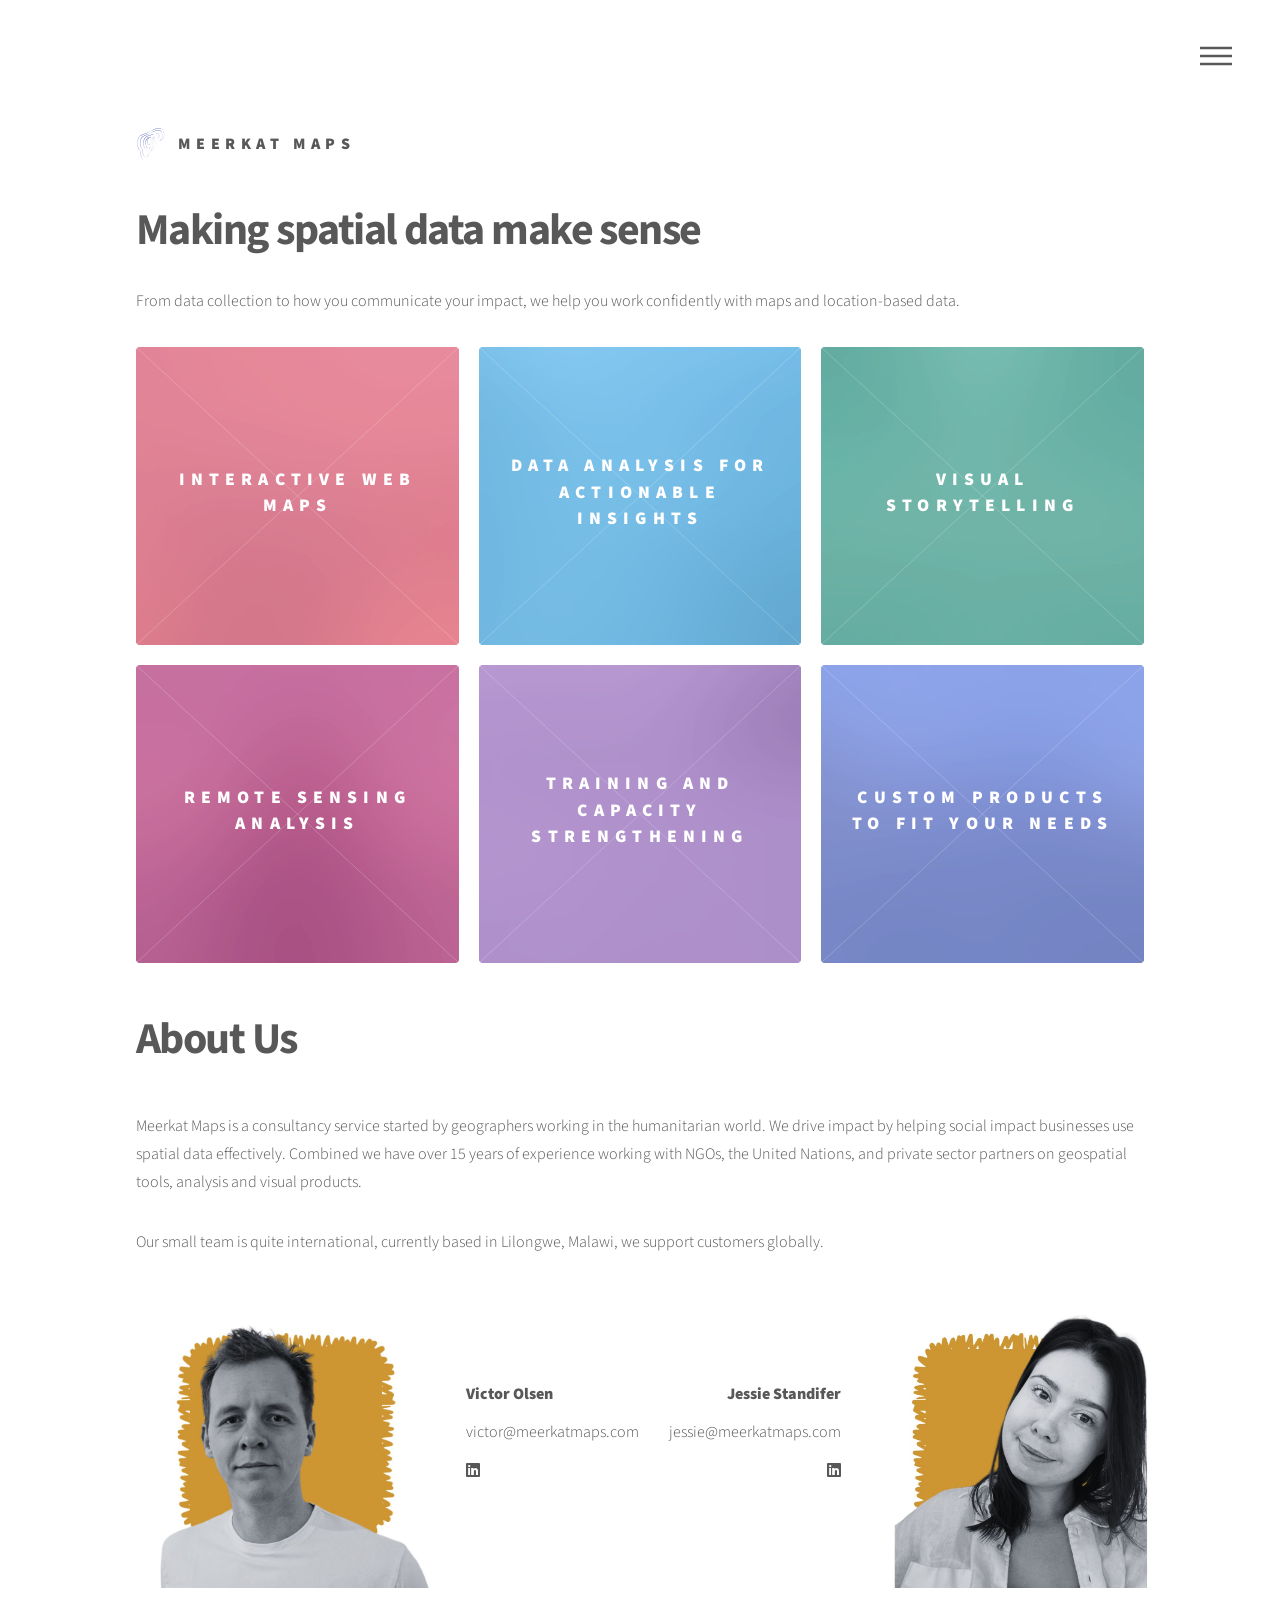
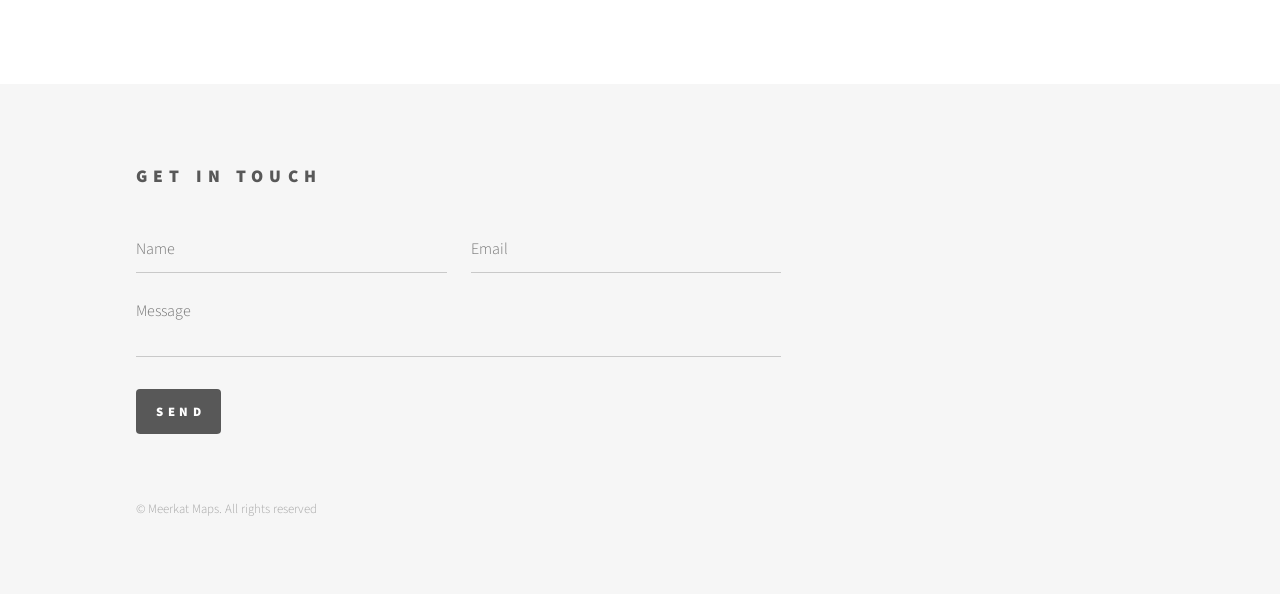
==== commit 93eb98bb: "email edits" ====
--- a/index.html
+++ b/index.html
@@ -137,7 +137,7 @@
                                                           
                                                                         <div class="text-column">
                                                                           <p><strong>Victor Olsen</strong></p>
-                                                                          <p>victor@meerkapmaps.com</p>
+                                                                          <p>victor@meerkatmaps.com</p>
                                                                           <p><a href="https://www.linkedin.com/in/victor-m-olsen" target="_blank" class="icon brands fa-linkedin"><span class="label">LinkedIn</span></a></p>
                                                                         </div>
                                                           
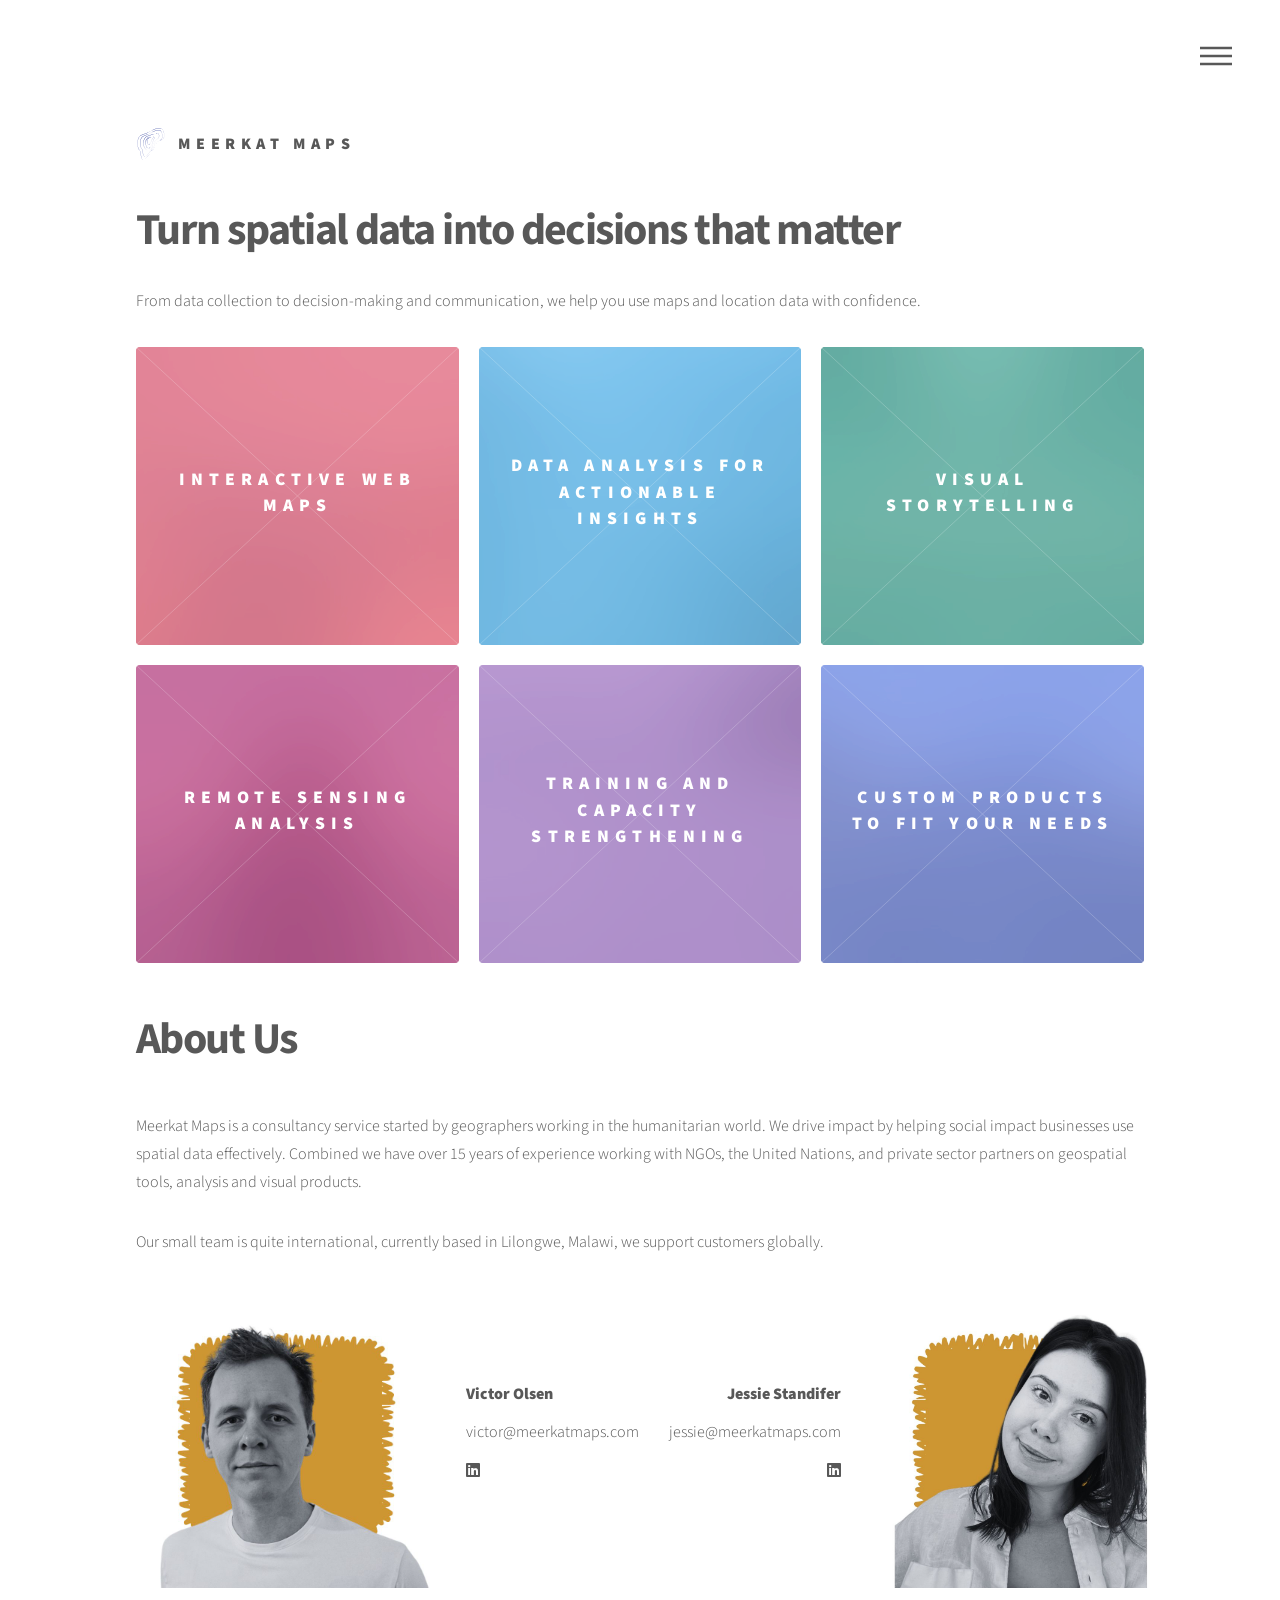
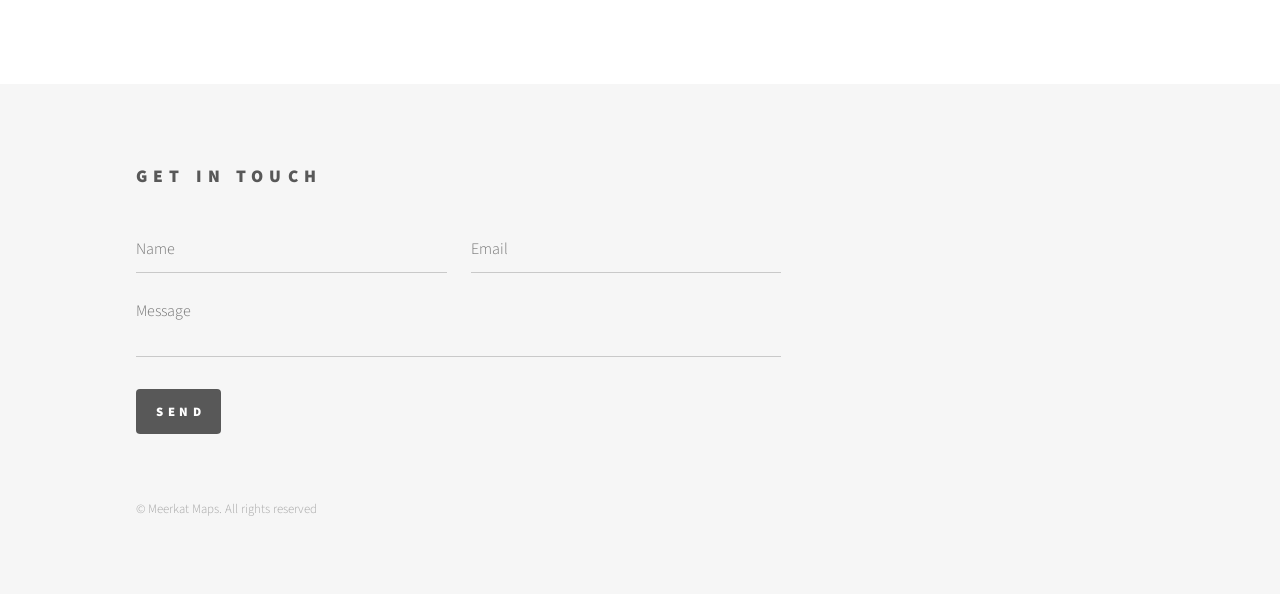
==== commit 718d980e: "title and subtitle update" ====
--- a/index.html
+++ b/index.html
@@ -49,8 +49,8 @@
                                         <div id="main">
                                                 <div class="inner">
                                                         <header id="services">
-                                                                <h1>Making spatial data make sense</h1>
-                                                                <p> From data collection to how you communicate your impact, we help you work confidently with maps and location-based data.</p>
+                                                                <h1>Turn spatial data into decisions that matter</h1>
+                                                                <p>From data collection to decision-making and communication, we help you use maps and location data with confidence.</p>
                                                         </header>
                                                         <!-- Tiles with work examples -->
                                                         <section class="tiles">
